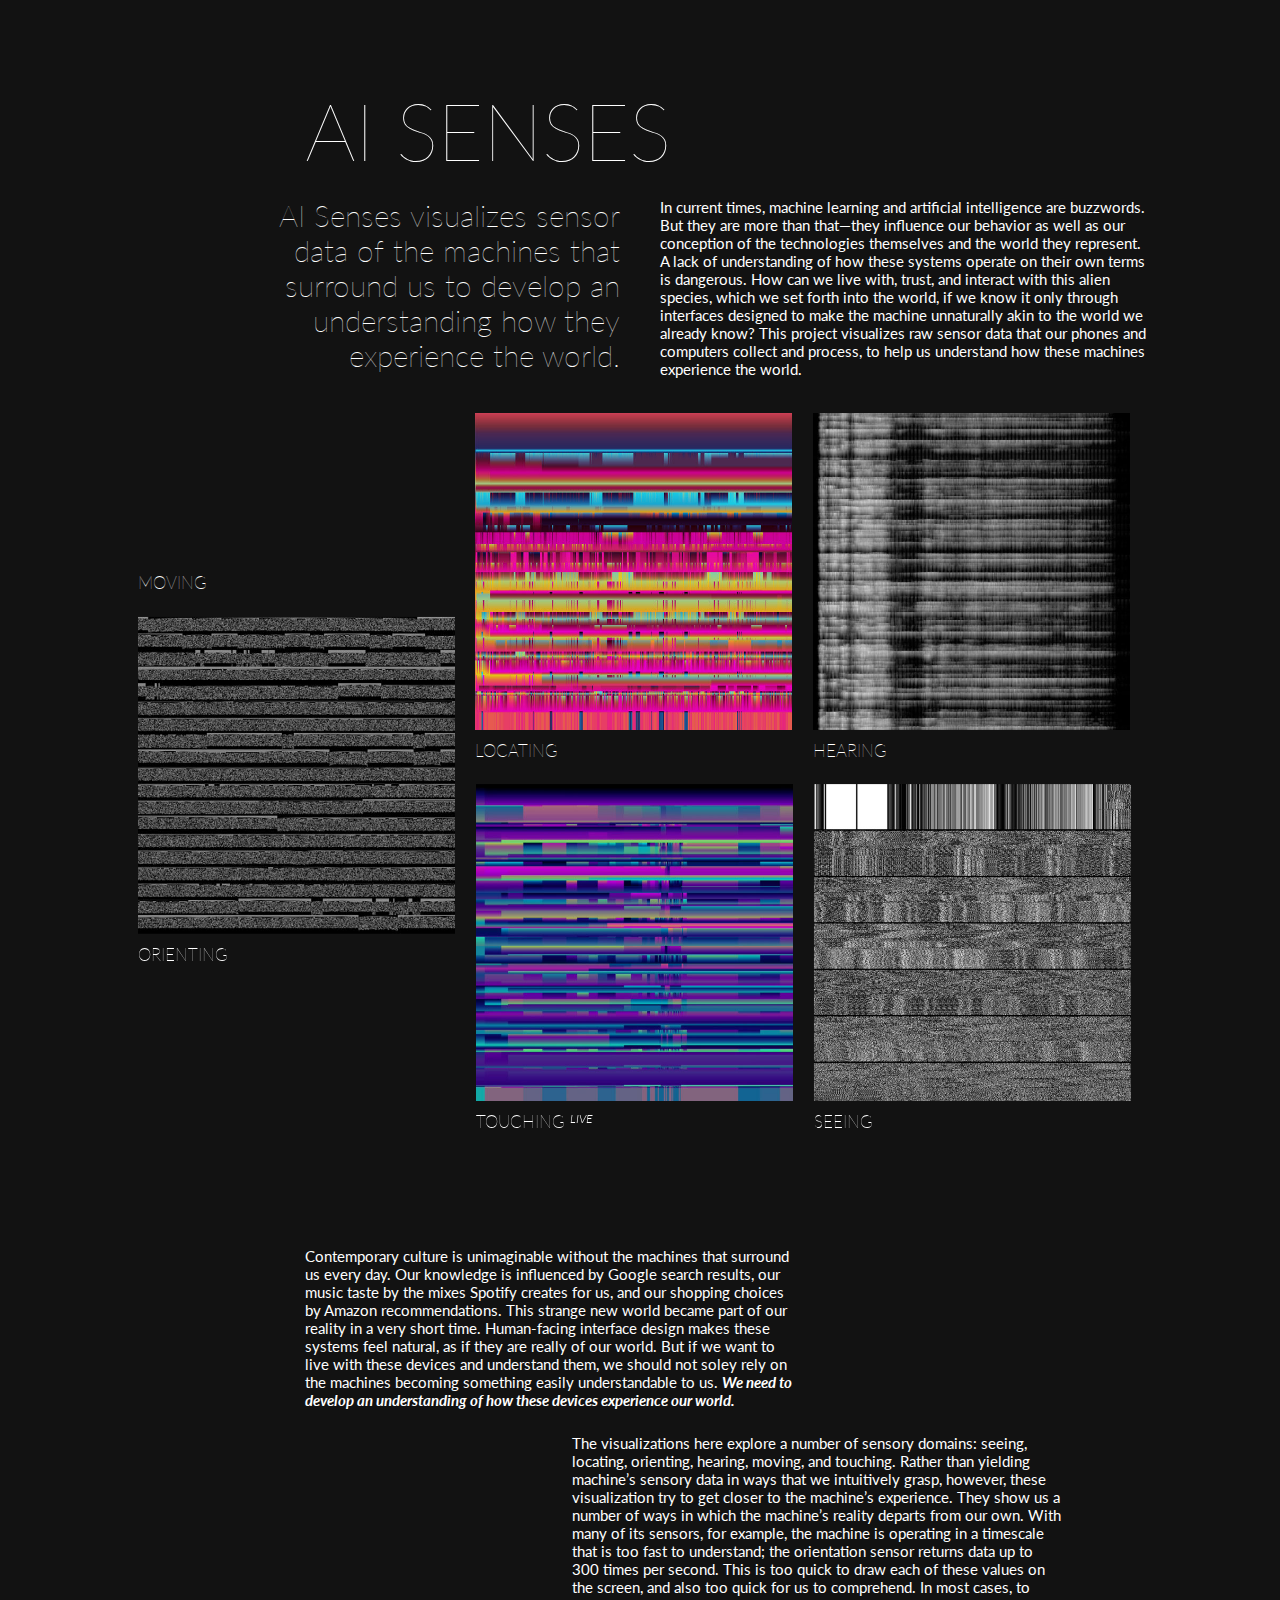
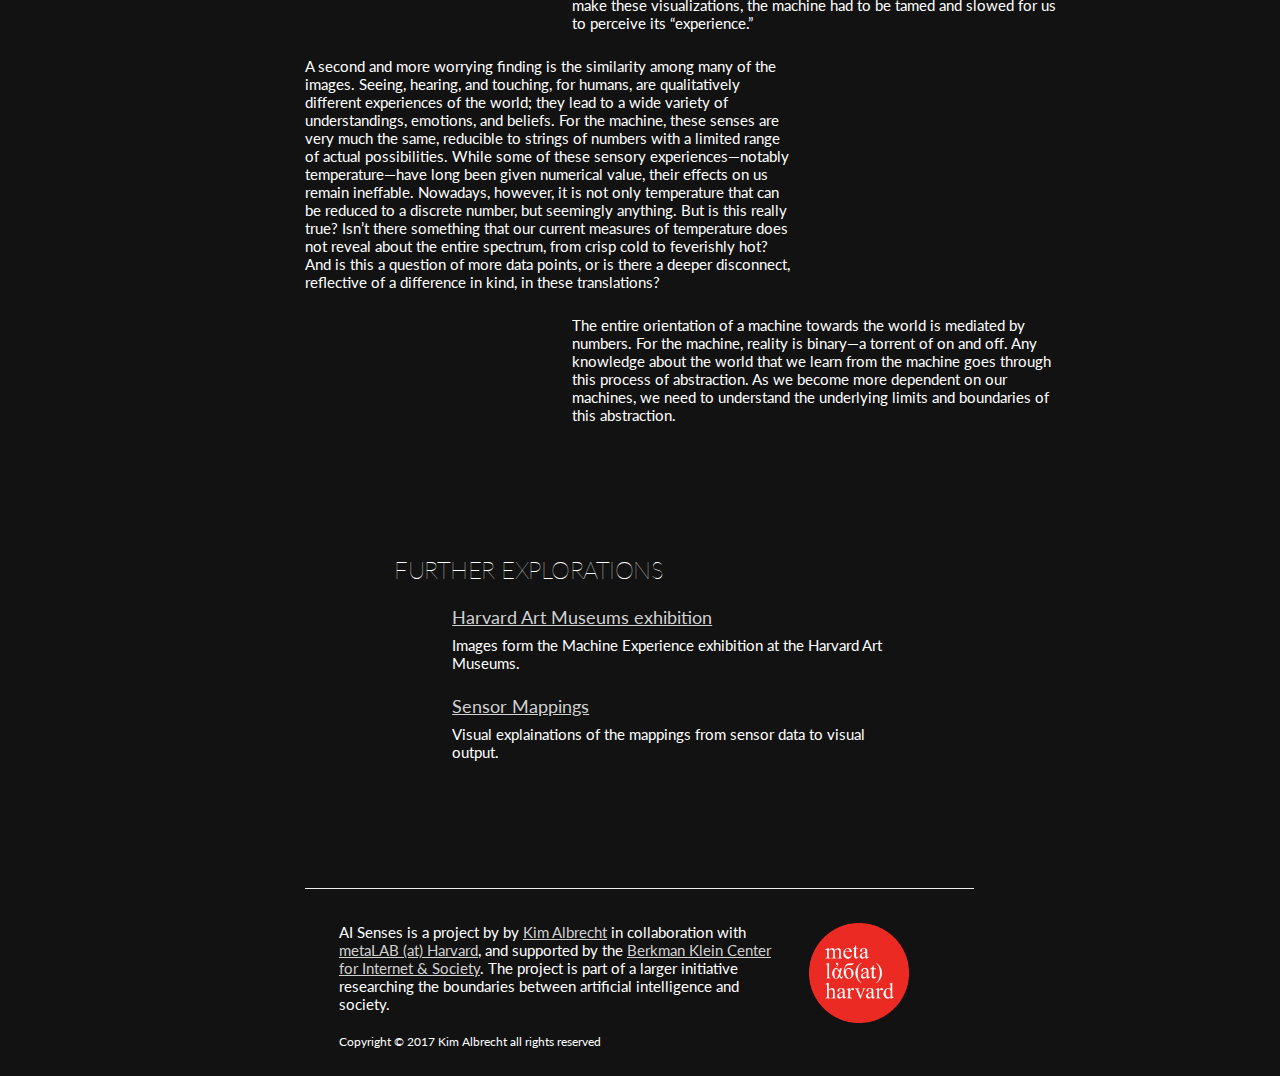
==== index.html @ c2d28e13 "add tracking" ====
<!DOCTYPE html>
<html lang="en">
<head>

  <!-- Basic Page Needs
  –––––––––––––––––––––––––––––––––––––––––––––––––– -->
  <meta charset="utf-8">
  <title>AI Senses</title>
  <meta name="description" content="">
  <meta name="author" content="Kim Albrecht">

  <!-- Mobile Specific Metas
  –––––––––––––––––––––––––––––––––––––––––––––––––– -->
<meta name="viewport" content="initial-scale=1, maximum-scale=1, user-scalable=0"/>
<meta name="apple-mobile-web-app-capable" content="yes">
<meta name="mobile-web-app-capable" content="yes">

  <!-- FONT
  –––––––––––––––––––––––––––––––––––––––––––––––––– -->
  <link href="https://fonts.googleapis.com/css?family=Lato:100,300,300i" rel="stylesheet">

  <!-- CSS
  –––––––––––––––––––––––––––––––––––––––––––––––––– -->
  <link rel="stylesheet" href="css/normalize.css">
  <link rel="stylesheet" href="css/skeleton.css">
  <link rel="stylesheet" href="css/custom.css">

  <!-- Favicon
  –––––––––––––––––––––––––––––––––––––––––––––––––– -->
  <link rel="icon" type="image/png" href="images/favicon.png">

  <!-- Piwik -->
  <script type="text/javascript">
    var _paq = _paq || [];
    /* tracker methods like "setCustomDimension" should be called before "trackPageView" */
    _paq.push(['trackPageView']);
    _paq.push(['enableLinkTracking']);
    (function() {
      var u="//kimalbrecht.com/piwik/";
      _paq.push(['setTrackerUrl', u+'piwik.php']);
      _paq.push(['setSiteId', '1']);
      var d=document, g=d.createElement('script'), s=d.getElementsByTagName('script')[0];
      g.type='text/javascript'; g.async=true; g.defer=true; g.src=u+'piwik.js'; s.parentNode.insertBefore(g,s);
    })();
  </script>
  <!-- End Piwik Code -->
  
</head>
<body>

  <!-- Primary Page Layout
  –––––––––––––––––––––––––––––––––––––––––––––––––– -->
  <div class="container">
    <div class="row" style="margin-top: 8%">
      <div class="ten columns offset-by-two">
        <h1 id="headline">AI Senses</h1>
      </div>
    </div>
    <div class="row">
      <div class="five columns offset-by-one">
        <p class="introDescr">AI Senses visualizes sensor data of the machines that surround us to develop an understanding how they experience the world.</p>
      </div>
      <div class="six columns">
        <p>In current times, machine learning and artificial intelligence are buzzwords. But they are more than that—they influence our behavior as well as our conception  of the technologies themselves and the world they represent. A lack of understanding of how these systems operate on their own terms is dangerous. How can we live with, trust, and interact with this alien species, which we set forth into the world, if we know it only through interfaces designed to make the machine unnaturally akin to the world we already know? This project visualizes raw sensor data that our phones and computers collect and process, to help us understand how these machines experience the world.</p>
      </div>
    </div>

    <div class="grid"> <!-- Sensor Grid -->
      <div class="grid-item" id="locating">
        <video class="videoInsert" id="locatingVideo" poster="images/intro/cover/ai-senses-kim-albrecht-locating.jpg" loop webkit-playsinline>
          <source src="images/intro/ai-senses-kim-albrecht-locating.mp4" type="video/mp4">
        </video>
        <div class="sensorHeadline"><h6>Locating <span id="liveLocating" class="liveTag">live</span></h6></div>
        <div class="description" id="locatingDescr">
          <p class="sensorDescr">
            Each vertical line represents one request of the latitudinal and longitudinal geolocation of the device. Rather than displaying the two numbers that are returned the visualization displays every digit of those numbers individually. What becomes visible is the accuracy on which the device locates itself. It is not uncommon that devices return their location with an accuracy to the sixth or seventh decimal place. This means the device can know its position to an accuracy of a few centimeters/inches. The interesting part is that on every request, the location of the instrument, even when it is not in motion, is constantly changing. The visualization makes visible this constant guessing of the machine. Each digit of the latitude and longitude values are represented by saturation of blue and magenta. Both created patterns are overlaid: the difference between the bottom layer and the top layer is calculated is represented as a positive value.
          </p>
          <p class="sensorDescr">
            While the location sensor works on many devices and browsers, it often behaves very differently. Try different machines and web browsers.
          </p>
          <p class="goLive" id="locatingLiveButton">Open Live Visualization</p>
        </div>
      </div>

      <div class="grid-item" id="moving">
        <video class="videoInsert" id="movingVideo" poster="images/intro/cover/ai-senses-kim-albrecht-moving.jpg" loop webkit-playsinline>
          <source src="images/intro/ai-senses-kim-albrecht-moving.mp4" type="video/mp4">
        </video>
        <div class="sensorHeadline"><h6>Moving <span id="liveMoving" class="liveTag">live</span></h6></div>
        <div class="description" id="movingDescr">
          <p class="sensorDescr">
            This visualization represents the device motion sensor. Each dot stands for one digit returned by the apparatus. The longer the returned numbers, the more points from top to bottom of each row. Darker lines symbolize negative numbers, brighter lines symbolize positive numbers. Time is drawn from left to right for each row.
          </p>
          <p class="sensorDescr">
            Motion sensors are most common in smartphones and tablets. Only very few personal computers have them. If you are using a phone or a tablet and you can not see the live visualization try switching browsers.
          </p>
          <p class="goLive" id="movingLiveButton">Open Live Visualization</p>
        </div>
      </div>
      
      <div class="grid-item" id="seeing">
        <video class="videoInsert" id="seeingVideo" poster="images/intro/cover/ai-senses-kim-albrecht-seeing.jpg" loop webkit-playsinline>
          <source src="images/intro/ai-senses-kim-albrecht-seeing.mp4" type="video/mp4">
        </video>
        <div class="sensorHeadline"><h6>Seeing <span id="liveSeeing" class="liveTag">live</span></h6></div>
        <div class="description" id="seeingDescr">
          <p class="sensorDescr">
            The code behind the visualization captures an image from the camera of the device. This picture gets stored in the JPEG format encoded in base64. Base64 is a binary-to-text encoding scheme: A = 000000, B = 000001, C = 000010. The total encoding holds 64 characters with a one-to-one mapping into binary code. The visualization maps these 64 characters to 64 grayscale values between black and white, and displays each value on the screen from left to right and top to bottom. This process repeats every second.
          </p>
          <p class="sensorDescr">
            While many phones and tablets have a camera their access over the web today often only works on personal computers. If you are on a personal computer and the sensor is not live, try switching browsers.
          </p>
          <p class="goLive" id="seeingLiveButton">Open Live Visualization</p>
        </div>
      </div>
      
      <div class="grid-item" id="hearing">
        <video class="videoInsert" id="hearingVideo" poster="images/intro/cover/ai-senses-kim-albrecht-hearing.jpg" loop webkit-playsinline>
          <source src="images/intro/ai-senses-kim-albrecht-hearing.mp4" type="video/mp4">
        </video>
        <div class="sensorHeadline"><h6>Hearing <span id="liveHearing" class="liveTag">live</span></h6></div>
        <div class="description" id="hearingDescr">
          <p class="sensorDescr">
            The code captures the frequency data of the microphone of the device. Each frequency value ranges between 0 and 255. The number of frequencies collected can range between 32 and 32768. Frequencies are drawn from left (low frequency), to the right (high-frequency). The range of each frequency is illustrated by each point from 0 (black) to 255 (white). This data is requested 20 times per second and time moves from top to bottom.
          </p>
          <p class="sensorDescr">
            Microphone web access is restricted on most phones and tablets. Most probably this sensor will work on your laptop or pc. 
          </p>
          <p class="goLive" id="hearingLiveButton">Open Live Visualization</p>
        </div>
      </div>

      <div class="grid-item" id="touching">
        <video class="videoInsert" id="touchingVideo" poster="images/intro/cover/ai-senses-kim-albrecht-touching.jpg" loop webkit-playsinline>
          <source src="images/intro/ai-senses-kim-albrecht-touching.mp4" type="video/mp4">
        </video>
        <div class="sensorHeadline"><h6>Touching <span id="liveTouching" class="liveTag">live</span></h6></div>
        <div class="description" id="touchingDescr">
          <p class="sensorDescr">
            Each vertical row represents the vertical and horizontal position of the finger on the screen of the device compared against the total height and width of the screen. Rather than displaying the two numbers representative of the location of the user’s finger, the visualization uses every digit of those often long decimal places individually. The width of each drawn line depends on the time between two incoming signals. Both created patterns are overlaid onto each other. The difference between the bottom and top layer is calculated to always return a positive value.
          </p>
          <p class="sensorDescr">
            As ‘touch’ in the form of mouse gestures or screen contact is such a common gesture in graphical user interfaces, this visualization will work on nearly all devices. 
          </p>
          <p class="goLive" id="touchingLiveButton">Open Live Visualization</p>
        </div>
      </div>

      <div class="grid-item" id="orienting">
        <video class="videoInsert" id="orientingVideo" poster="images/intro/cover/ai-senses-kim-albrecht-orienting.jpg" loop webkit-playsinline>
          <source src="images/intro/ai-senses-kim-albrecht-orienting.mp4" type="video/mp4">
        </video>
        <div class="sensorHeadline"><h6>Orienting <span id="liveOrienting" class="liveTag">live</span></h6></div>
        <div class="description" id="orientingDescr">
          <p class="sensorDescr">
            This graphic visually recodes the gyro sensor that is built into most contemporary smartphones. Similar to the LOCATING visualization, each individual digit is represented – rather than the entire number – as there is very high accuracy in the sensory output. The x-axis of the gyroscope returns the direction the phone is pointing toward as a number between 0 and 360. But rather than returning an integer, depending on the device, the number can have more than 20 decimal places. The machine returns the direction of the phone on a level of air vibrations.
          </p>
          <p class="sensorDescr">
            Most phones and tablets nowadays have a gyro sensor. It will be harder to find in personal computers.
          </p>
          <p class="goLive" id="orientingLiveButton">Open Live Visualization</p>
        </div>
      </div>
      
    </div> <!-- Sensor Grid -->
    
    <div id="row" style="margin-top: 10%;"> <!-- Descr. Long -->
      <div class="twelve columns offset-by-two">
        <p class="six columns">
          Contemporary culture is unimaginable without the machines that surround us every day. Our knowledge is influenced by Google search results, our music taste by the mixes Spotify creates for us, and our shopping choices by Amazon recommendations. This strange new world became part of our reality in a very short time. Human-facing interface design makes these systems feel natural, as if they are really of our world. But if we want to live with these devices and understand them, we should not soley rely on the machines becoming something easily understandable to us. <b><i>We need to develop an understanding of how these devices experience our world.</i></b>
        </p>
      </div>
      <div class="twelve columns offset-by-five">
        <p class="six columns">
          The visualizations here explore a number of sensory domains: seeing, locating, orienting, hearing, moving, and touching. Rather than yielding machine’s sensory data in ways that we intuitively grasp, however, these visualization try to get closer to the machine’s experience. They show us a number of ways in which the machine’s reality departs from our own. With many of its sensors, for example, the machine is operating in a timescale that is too fast to understand; the orientation sensor returns data up to 300 times per second. This is too quick  to draw each of these values on the screen, and also too quick for us to comprehend. In most cases, to make these visualizations, the machine had to be tamed and slowed for us to perceive its “experience.”
        </p>
      </div>
    </div>
    <div id="row">
      <div class="twelve columns offset-by-two">
        <p class="six columns">
          A second and more worrying finding is the similarity among many of the images. Seeing, hearing, and touching, for humans, are qualitatively different experiences of the world; they lead to a wide variety of understandings, emotions, and beliefs. For the machine, these senses are very much the same, reducible to strings of numbers with a limited range of actual possibilities. While some of these sensory experiences—notably temperature—have long been given numerical value, their effects on us remain ineffable. Nowadays, however, it is not only temperature that can be reduced to a discrete number, but seemingly anything. But is this really true? Isn’t there something that our current measures of temperature does not reveal about the entire spectrum, from crisp cold to feverishly hot? And is this a question of more data points, or is there a deeper disconnect, reflective of a difference in kind, in these translations?
        </p>
      </div>
      <div class="twelve columns offset-by-five">
        <p class="six columns">
          The entire orientation of a machine towards the world is mediated by numbers. For the machine, reality is binary—a torrent of on and off. Any knowledge about the world that we learn from the machine goes through this process of abstraction. As we become more dependent on our machines, we need to understand the underlying limits and boundaries of this abstraction.
        </p>
      </div>
    </div> 

    <div id="row">
      <div class="eight columns offset-by-three" style="margin-top: 10%; margin-bottom: 10%;">
        <h5>Further Explorations</h5>
        <div class="eight columns offset-by-one" >
          <a href="harvard_art_museums_exhibit.html"><p style="font-size: 120%; margin-bottom: 10px;">Harvard Art Museums exhibition</p></a>
          <p>Images form the Machine Experience exhibition at the Harvard Art Museums.</p>
        </div>
        <div class="eight columns offset-by-one" >
          <a href="sensor_mappings.html"><p style="font-size: 120%; margin-bottom: 10px;">Sensor Mappings</p></a>
          <p>Visual explainations of the mappings from sensor data to visual output.</p>
        </div>
      </div>
    </div> 

    <!-- Descr. Long -->

    <div id="row" style="margin-top: 10%;"> <!-- Footer -->
        <div class="eight columns offset-by-two" style="border-top: 1px solid #eee;">
            <div id="row" style="margin: 5%;">
              <div class="nine columns">
                <p>
                  AI Senses is a project by by <a href="http://kimalbrecht.com/">Kim Albrecht</a> in collaboration with <a href="http://metalab.harvard.edu/">metaLAB (at) Harvard</a>, and supported by the <a href="https://cyber.harvard.edu/research/ai">Berkman Klein Center for Internet &amp; Society</a>. The project is part of a larger initiative researching the boundaries between artificial intelligence and society.
                    <br><br>
                    <small>Copyright &copy; 2017 Kim Albrecht all rights reserved</small>
                </p>
              </div>
              <div class="three columns">
                  <img src="images/ml_logo.gif" style="width:100%; max-width:100px;">
              </div>
            </div>
        </div>
        
    </div> <!-- Footer -->

  </div>

<!-- End Document
  –––––––––––––––––––––––––––––––––––––––––––––––––– -->

<!-- JS
–––––––––––––––––––––––––––––––––––––––––––––––––– -->
  <script src="libs/isotope.pkgd.min.js"></script>

  <script src="js/open-vis.js"></script>
  <script src="js/layout-mode.js"></script>
  <script src="js/sensor-check.js"></script>
  
</body>
</html>
---- css/skeleton.css ----
/*
* Skeleton V2.0.4
* Copyright 2014, Dave Gamache
* www.getskeleton.com
* Free to use under the MIT license.
* http://www.opensource.org/licenses/mit-license.php
* 12/29/2014
*/


/* Table of contents
––––––––––––––––––––––––––––––––––––––––––––––––––
- Grid
- Base Styles
- Typography
- Links
- Buttons
- Forms
- Lists
- Code
- Tables
- Spacing
- Utilities
- Clearing
- Media Queries
*/


/* Grid
–––––––––––––––––––––––––––––––––––––––––––––––––– */
.container {
  position: relative;
  width: 100%;
  max-width: 1200px;
  margin: 0 auto;
  padding: 0 20px;
  box-sizing: border-box; }
.column,
.columns {
  width: 100%;
  float: left;
  box-sizing: border-box; }

/* For devices larger than 400px */
@media (min-width: 400px) {
  .container {
    width: 85%;
    padding: 0; }
}

/* For devices larger than 550px */
@media (min-width: 550px) {
  .container {
    width: 80%; }
  .column,
  .columns {
    margin-left: 4%; }
  .column:first-child,
  .columns:first-child {
    margin-left: 0; }

  .one.column,
  .one.columns                    { width: 4.66666666667%; }
  .two.columns                    { width: 13.3333333333%; }
  .three.columns                  { width: 22%;            }
  .four.columns                   { width: 30.6666666667%; }
  .five.columns                   { width: 39.3333333333%; }
  .six.columns                    { width: 48%;            }
  .seven.columns                  { width: 56.6666666667%; }
  .eight.columns                  { width: 65.3333333333%; }
  .nine.columns                   { width: 74.0%;          }
  .ten.columns                    { width: 82.6666666667%; }
  .eleven.columns                 { width: 91.3333333333%; }
  .twelve.columns                 { width: 100%; margin-left: 0; }

  .one-third.column               { width: 30.6666666667%; }
  .two-thirds.column              { width: 65.3333333333%; }

  .one-half.column                { width: 48%; }

  /* Offsets */
  .offset-by-one.column,
  .offset-by-one.columns          { margin-left: 8.66666666667%; }
  .offset-by-two.column,
  .offset-by-two.columns          { margin-left: 17.3333333333%; }
  .offset-by-three.column,
  .offset-by-three.columns        { margin-left: 26%;            }
  .offset-by-four.column,
  .offset-by-four.columns         { margin-left: 34.6666666667%; }
  .offset-by-five.column,
  .offset-by-five.columns         { margin-left: 43.3333333333%; }
  .offset-by-six.column,
  .offset-by-six.columns          { margin-left: 52%;            }
  .offset-by-seven.column,
  .offset-by-seven.columns        { margin-left: 60.6666666667%; }
  .offset-by-eight.column,
  .offset-by-eight.columns        { margin-left: 69.3333333333%; }
  .offset-by-nine.column,
  .offset-by-nine.columns         { margin-left: 78.0%;          }
  .offset-by-ten.column,
  .offset-by-ten.columns          { margin-left: 86.6666666667%; }
  .offset-by-eleven.column,
  .offset-by-eleven.columns       { margin-left: 95.3333333333%; }

  .offset-by-one-third.column,
  .offset-by-one-third.columns    { margin-left: 34.6666666667%; }
  .offset-by-two-thirds.column,
  .offset-by-two-thirds.columns   { margin-left: 69.3333333333%; }

  .offset-by-one-half.column,
  .offset-by-one-half.columns     { margin-left: 52%; }

}


/* Base Styles
–––––––––––––––––––––––––––––––––––––––––––––––––– */
/* NOTE
html is set to 62.5% so that all the REM measurements throughout Skeleton
are based on 10px sizing. So basically 1.5rem = 15px :) */
html {
  font-size: 62.5%; }
body {
  font-size: 1.5em; /* currently ems cause chrome bug misinterpreting rems on body element */
  line-height: 1.6;
  font-weight: 400;
  font-family: "Lato", "HelveticaNeue", "Helvetica Neue", Helvetica, Arial, sans-serif;
  color: #fff; }


/* Typography
–––––––––––––––––––––––––––––––––––––––––––––––––– */
h1, h2, h3, h4, h5, h6 {
  margin-top: 0;
  margin-bottom: 2rem;
  font-weight: 100; }
h1 { font-size: 4.0rem; line-height: 1.2;  letter-spacing: -.1rem;}
h2 { font-size: 3.6rem; line-height: 1.25; letter-spacing: -.1rem; }
h3 { font-size: 3.0rem; line-height: 1.3;  letter-spacing: -.1rem; }
h4 { font-size: 2.4rem; line-height: 1.35; letter-spacing: -.08rem; }
h5 { font-size: 1.8rem; line-height: 1.5;  letter-spacing: -.05rem; }
h6 { font-size: 1.7rem; line-height: 1.6;  letter-spacing: 0; }

/* Larger than phablet */
@media (min-width: 550px) {
  h1 { font-size: 5.0rem; }
  h2 { font-size: 4.2rem; }
  h3 { font-size: 3.6rem; }
  h4 { font-size: 3.0rem; }
  h5 { font-size: 2.4rem; }
  h6 { font-size: 1.7rem; }
}

p {
  margin-top: 0; }


/* Links
–––––––––––––––––––––––––––––––––––––––––––––––––– */
a {
  color: #1EAEDB; }
a:hover {
  color: #0FA0CE; }


/* Buttons
–––––––––––––––––––––––––––––––––––––––––––––––––– */
.button,
button,
input[type="submit"],
input[type="reset"],
input[type="button"] {
  display: inline-block;
  height: 38px;
  padding: 0 30px;
  color: #555;
  text-align: center;
  font-size: 11px;
  font-weight: 600;
  line-height: 38px;
  letter-spacing: .1rem;
  text-transform: uppercase;
  text-decoration: none;
  white-space: nowrap;
  background-color: transparent;
  border-radius: 4px;
  border: 1px solid #bbb;
  cursor: pointer;
  box-sizing: border-box; }
.button:hover,
button:hover,
input[type="submit"]:hover,
input[type="reset"]:hover,
input[type="button"]:hover,
.button:focus,
button:focus,
input[type="submit"]:focus,
input[type="reset"]:focus,
input[type="button"]:focus {
  color: #333;
  border-color: #888;
  outline: 0; }
.button.button-primary,
button.button-primary,
input[type="submit"].button-primary,
input[type="reset"].button-primary,
input[type="button"].button-primary {
  color: #FFF;
  background-color: #33C3F0;
  border-color: #33C3F0; }
.button.button-primary:hover,
button.button-primary:hover,
input[type="submit"].button-primary:hover,
input[type="reset"].button-primary:hover,
input[type="button"].button-primary:hover,
.button.button-primary:focus,
button.button-primary:focus,
input[type="submit"].button-primary:focus,
input[type="reset"].button-primary:focus,
input[type="button"].button-primary:focus {
  color: #FFF;
  background-color: #1EAEDB;
  border-color: #1EAEDB; }


/* Forms
–––––––––––––––––––––––––––––––––––––––––––––––––– */
input[type="email"],
input[type="number"],
input[type="search"],
input[type="text"],
input[type="tel"],
input[type="url"],
input[type="password"],
textarea,
select {
  height: 38px;
  padding: 6px 10px; /* The 6px vertically centers text on FF, ignored by Webkit */
  background-color: #fff;
  border: 1px solid #D1D1D1;
  border-radius: 4px;
  box-shadow: none;
  box-sizing: border-box; }
/* Removes awkward default styles on some inputs for iOS */
input[type="email"],
input[type="number"],
input[type="search"],
input[type="text"],
input[type="tel"],
input[type="url"],
input[type="password"],
textarea {
  -webkit-appearance: none;
     -moz-appearance: none;
          appearance: none; }
textarea {
  min-height: 65px;
  padding-top: 6px;
  padding-bottom: 6px; }
input[type="email"]:focus,
input[type="number"]:focus,
input[type="search"]:focus,
input[type="text"]:focus,
input[type="tel"]:focus,
input[type="url"]:focus,
input[type="password"]:focus,
textarea:focus,
select:focus {
  border: 1px solid #33C3F0;
  outline: 0; }
label,
legend {
  display: block;
  margin-bottom: .5rem;
  font-weight: 600; }
fieldset {
  padding: 0;
  border-width: 0; }
input[type="checkbox"],
input[type="radio"] {
  display: inline; }
label > .label-body {
  display: inline-block;
  margin-left: .5rem;
  font-weight: normal; }


/* Lists
–––––––––––––––––––––––––––––––––––––––––––––––––– */
ul {
  list-style: circle inside; }
ol {
  list-style: decimal inside; }
ol, ul {
  padding-left: 0;
  margin-top: 0; }
ul ul,
ul ol,
ol ol,
ol ul {
  margin: 1.5rem 0 1.5rem 3rem;
  font-size: 90%; }
li {
  margin-bottom: 1rem; }


/* Code
–––––––––––––––––––––––––––––––––––––––––––––––––– */
code {
  padding: .2rem .5rem;
  margin: 0 .2rem;
  font-size: 90%;
  white-space: nowrap;
  background: #F1F1F1;
  border: 1px solid #E1E1E1;
  border-radius: 4px; }
pre > code {
  display: block;
  padding: 1rem 1.5rem;
  white-space: pre; }


/* Tables
–––––––––––––––––––––––––––––––––––––––––––––––––– */
th,
td {
  padding: 12px 15px;
  text-align: left;
  border-bottom: 1px solid #E1E1E1; }
th:first-child,
td:first-child {
  padding-left: 0; }
th:last-child,
td:last-child {
  padding-right: 0; }


/* Spacing
–––––––––––––––––––––––––––––––––––––––––––––––––– */
button,
.button {
  margin-bottom: 1rem; }
input,
textarea,
select,
fieldset {
  margin-bottom: 1.5rem; }
pre,
blockquote,
dl,
figure,
table,
p,
ul,
ol,
form {
  margin-bottom: 2.5rem; }


/* Utilities
–––––––––––––––––––––––––––––––––––––––––––––––––– */
.u-full-width {
  width: 100%;
  box-sizing: border-box; }
.u-max-full-width {
  max-width: 100%;
  box-sizing: border-box; }
.u-pull-right {
  float: right; }
.u-pull-left {
  float: left; }


/* Misc
–––––––––––––––––––––––––––––––––––––––––––––––––– */
hr {
  margin-top: 3rem;
  margin-bottom: 3.5rem;
  border-width: 0;
  border-top: 1px solid #E1E1E1; }


/* Clearing
–––––––––––––––––––––––––––––––––––––––––––––––––– */

/* Self Clearing Goodness */
.container:after,
.row:after,
.u-cf {
  content: "";
  display: table;
  clear: both; }


/* Media Queries
–––––––––––––––––––––––––––––––––––––––––––––––––– */
/*
Note: The best way to structure the use of media queries is to create the queries
near the relevant code. For example, if you wanted to change the styles for buttons
on small devices, paste the mobile query code up in the buttons section and style it
there.
*/


/* Larger than mobile */
@media (min-width: 400px) {}

/* Larger than phablet (also point when grid becomes active) */
@media (min-width: 550px) {}

/* Larger than tablet */
@media (min-width: 750px) {}

/* Larger than desktop */
@media (min-width: 1000px) {}

/* Larger than Desktop HD */
@media (min-width: 1200px) {}
---- css/custom.css ----
body{
	background-color: #121212;
}

h1, h2, h3, h4, h5, h6{
	text-transform: uppercase;
}

p{
	line-height: 1.8rem;
}

a{
	color: #D1D1D1;
}
a:hover{
	color: #B5B5B5;
}

#headline{
	font-size: 7.0rem;
}
@media screen and (min-width: 430px) {
	#headline { 
		font-size: 8.0rem;
	}
}

.liveTag{
	font-weight: 300;
	font-style: italic;
	font-size: 1.2rem;
	vertical-align: .5rem;
	visibility: hidden;
}
.goLive{
	font-weight: 300;
	font-style: italic;
	font-size: 1.8rem;
	vertical-align: .5rem;
	text-transform: uppercase;
	text-align: center;
	color: #D1D1D1;
	text-decoration: underline;
	cursor:pointer;
	visibility: hidden;
}
.description{
	display: none;
}
.introDescr{
	font-weight: 100;
	font-size: 3rem;
	line-height: 3.5rem;
	text-align: left;
}
@media screen and (min-width: 550px) {
	.introDescr { 
		text-align: right;
	}
}
.sensorDescr{
	font-size: 1.3rem;
	line-height: 1.7rem;
	margin-right: 20%;
}
.rightAlign{
	text-align: right;
}

.grid-item { 
	width: 48%; 
	padding: 1%;
}

.grid-item { 
	width: 100%; 
}

.sensorHeadline h6{
	margin: 0px;
}

@media screen and (min-width: 500px) {
	.grid-item { 
		width: 48%; 
		padding: 1%;
	}
}

@media screen and (min-width: 1100px) {
	.grid-item { 
		width: 31%; 
		padding: 1%;
	}
}

.videoInsert {
    width: 100%    !important;
	height: auto   !important;
}

video::-webkit-media-controls-start-playback-button {
    display: none!important;
    -webkit-appearance: none;
}
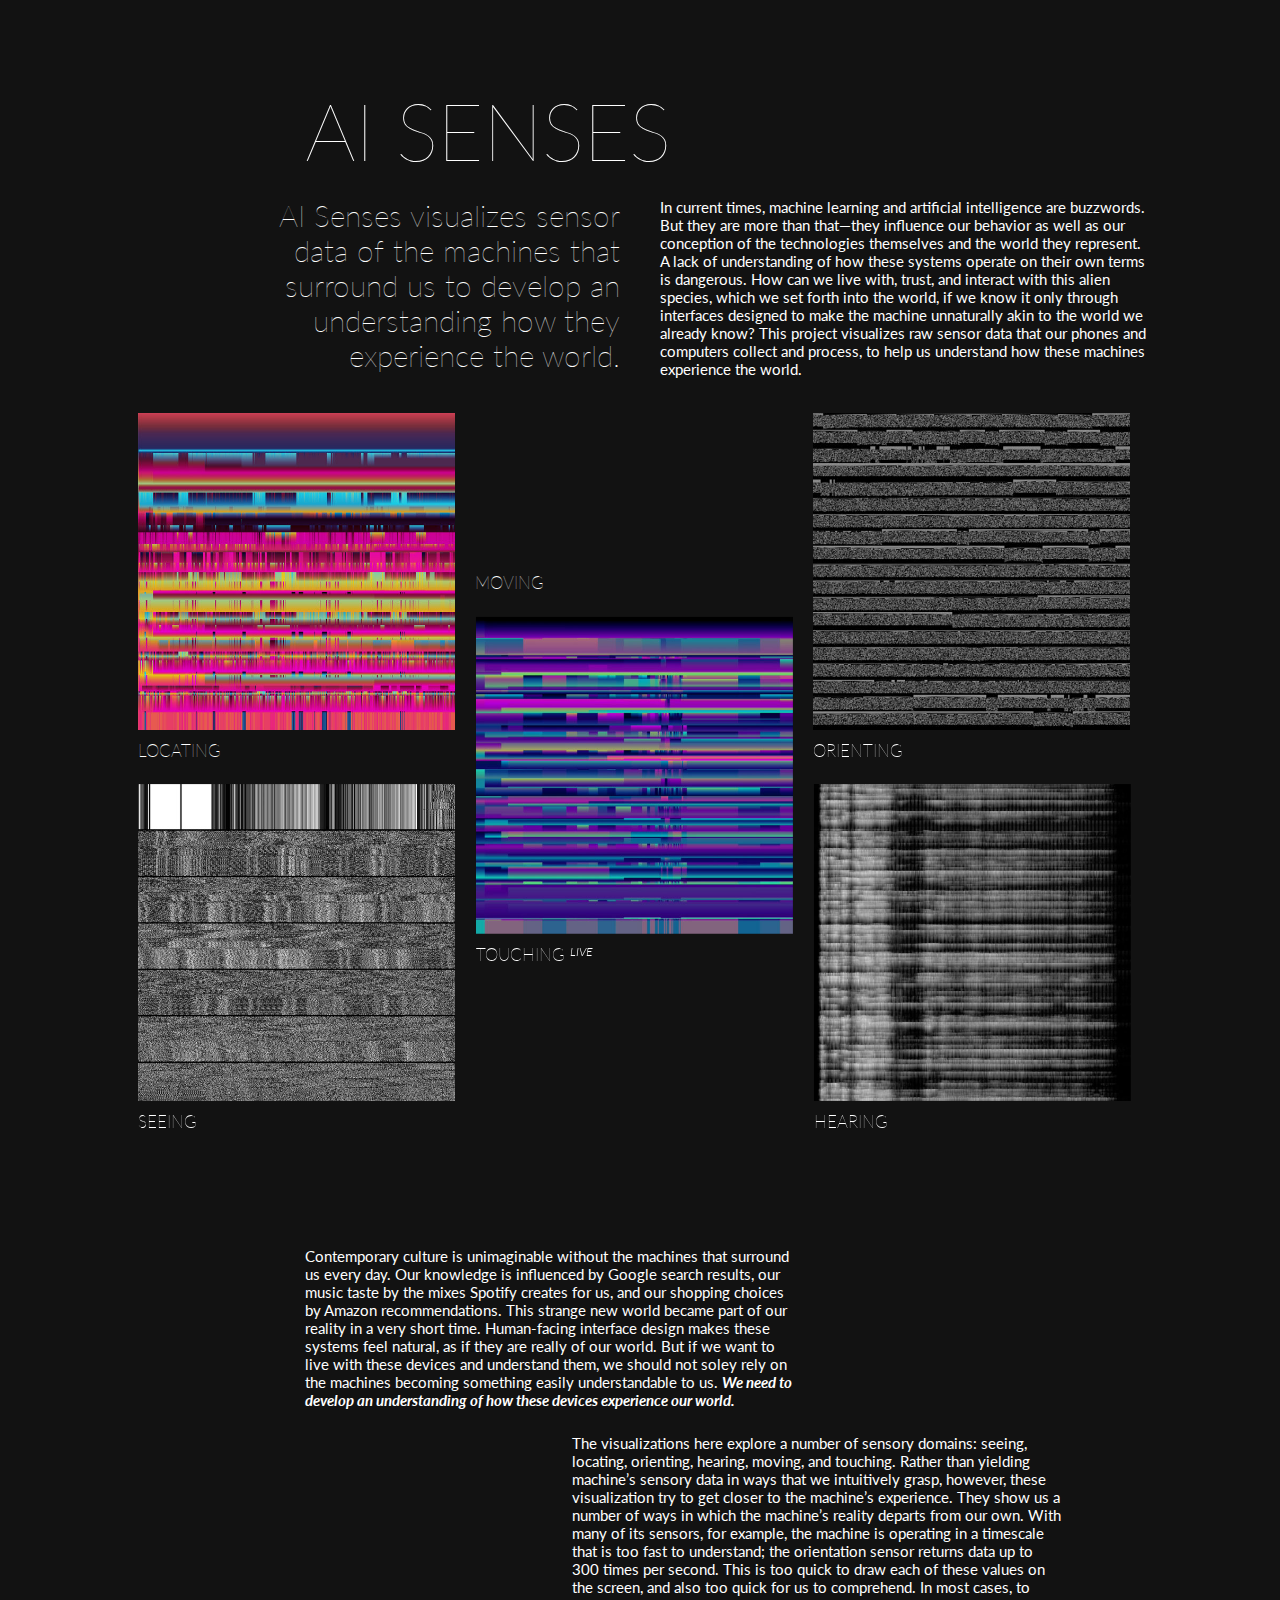
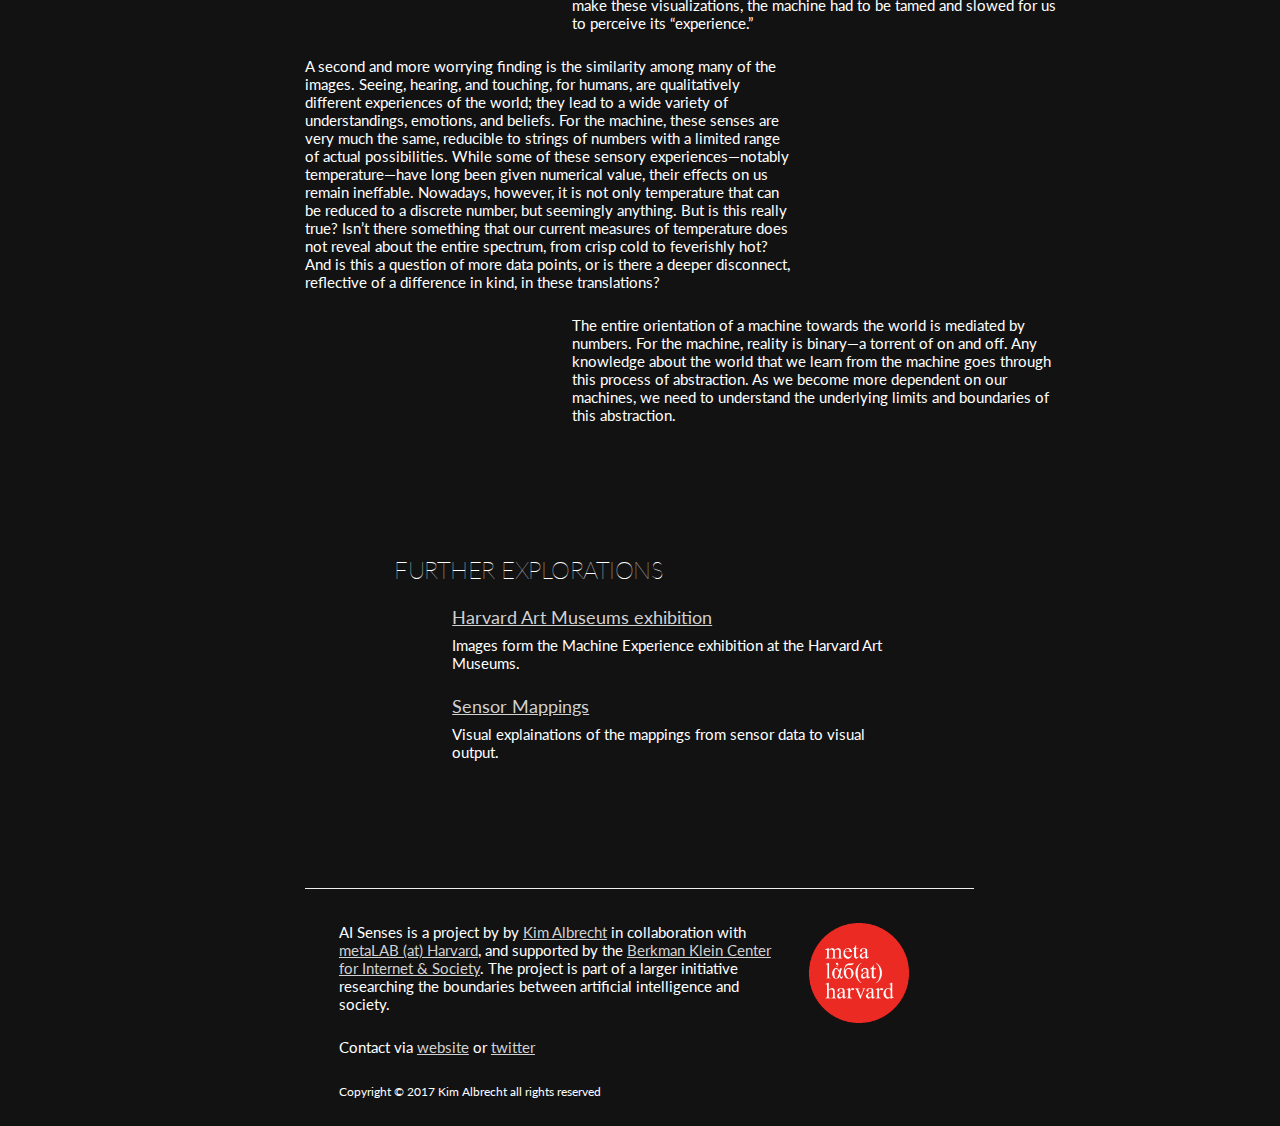
==== commit 1c16a0e2: "adding contact" ====
--- a/index.html
+++ b/index.html
@@ -211,16 +211,20 @@
               <div class="nine columns">
                 <p>
                   AI Senses is a project by by <a href="http://kimalbrecht.com/">Kim Albrecht</a> in collaboration with <a href="http://metalab.harvard.edu/">metaLAB (at) Harvard</a>, and supported by the <a href="https://cyber.harvard.edu/research/ai">Berkman Klein Center for Internet &amp; Society</a>. The project is part of a larger initiative researching the boundaries between artificial intelligence and society.
-                    <br><br>
-                    <small>Copyright &copy; 2017 Kim Albrecht all rights reserved</small>
                 </p>
+                <p>
+                  Contact via <a href="http://kimalbrecht.com/">website</a> or <a href="https://twitter.com/kimay">twitter</a>
+                </p>
+                <p>
+                  <small>Copyright &copy; 2017 Kim Albrecht all rights reserved</small>
+                </p>
+                
               </div>
               <div class="three columns">
                   <img src="images/ml_logo.gif" style="width:100%; max-width:100px;">
               </div>
             </div>
         </div>
-        
     </div> <!-- Footer -->
 
   </div>
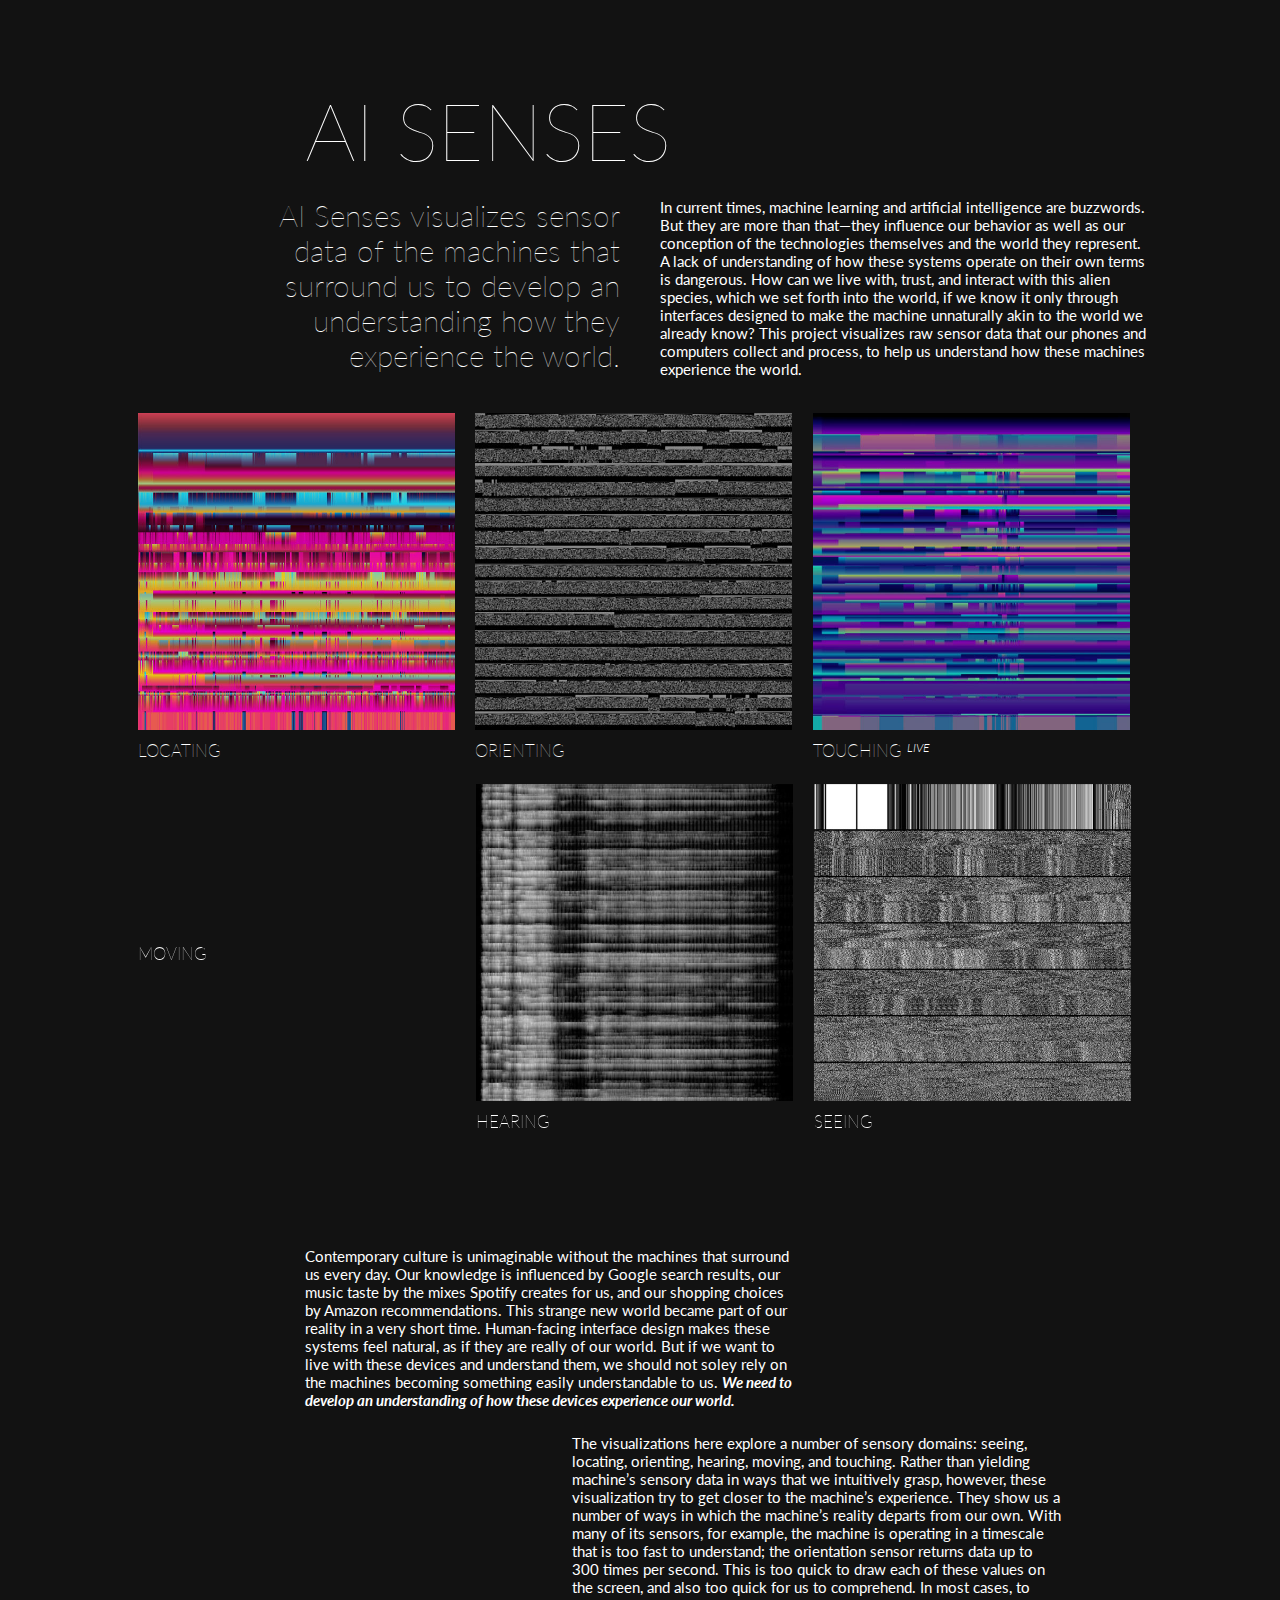
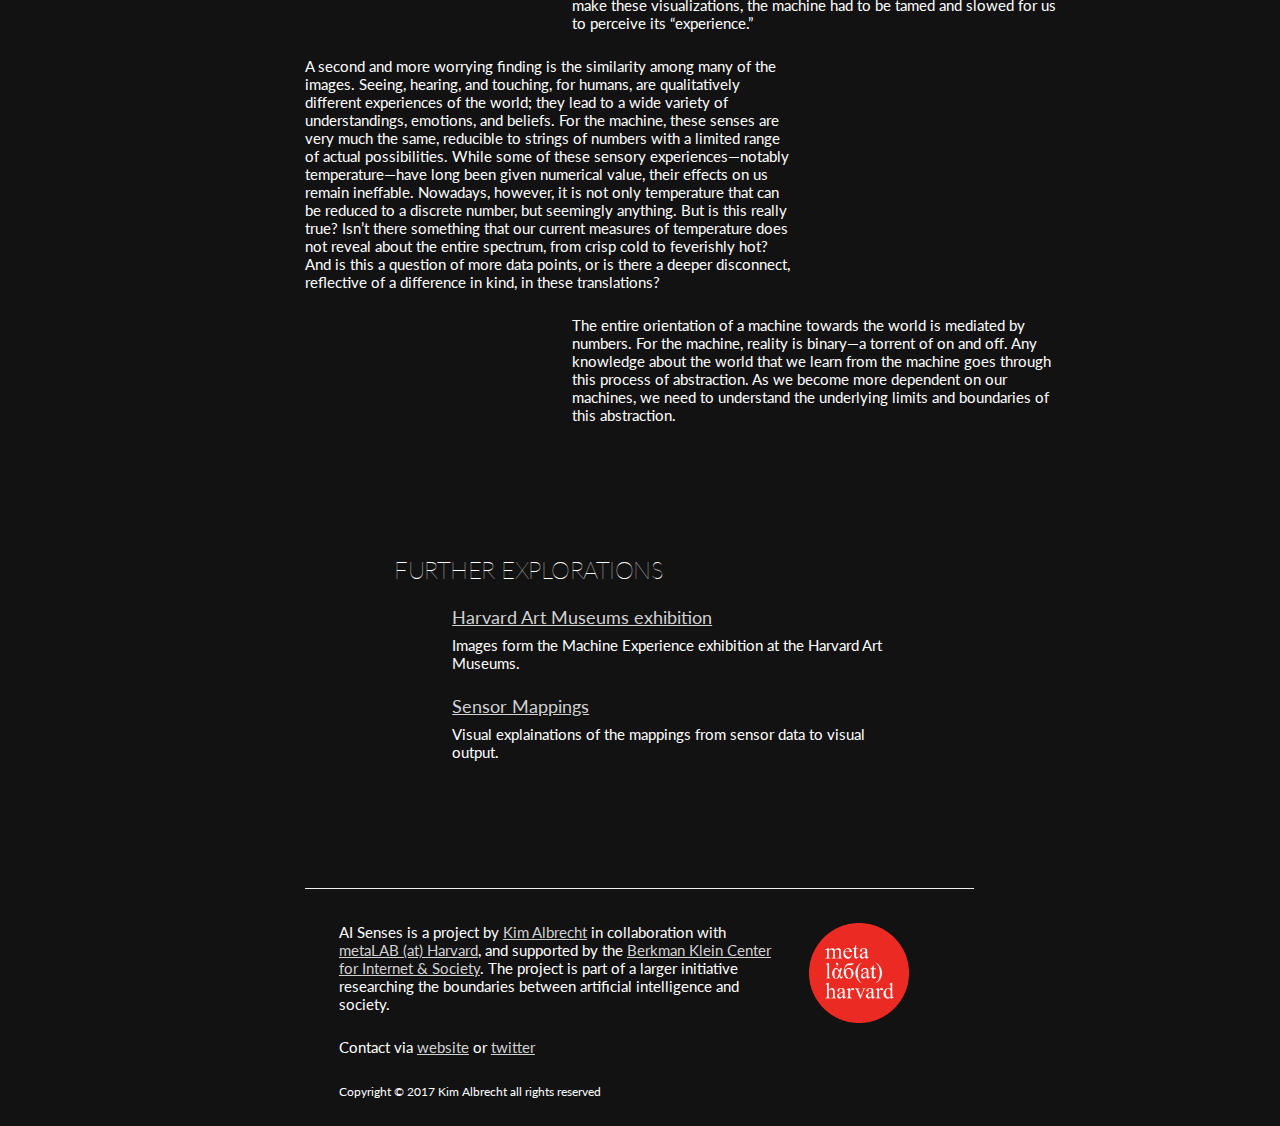
==== commit c27f0af3: "correct typo" ====
--- a/index.html
+++ b/index.html
@@ -210,7 +210,7 @@
             <div id="row" style="margin: 5%;">
               <div class="nine columns">
                 <p>
-                  AI Senses is a project by by <a href="http://kimalbrecht.com/">Kim Albrecht</a> in collaboration with <a href="http://metalab.harvard.edu/">metaLAB (at) Harvard</a>, and supported by the <a href="https://cyber.harvard.edu/research/ai">Berkman Klein Center for Internet &amp; Society</a>. The project is part of a larger initiative researching the boundaries between artificial intelligence and society.
+                  AI Senses is a project by <a href="http://kimalbrecht.com/">Kim Albrecht</a> in collaboration with <a href="http://metalab.harvard.edu/">metaLAB (at) Harvard</a>, and supported by the <a href="https://cyber.harvard.edu/research/ai">Berkman Klein Center for Internet &amp; Society</a>. The project is part of a larger initiative researching the boundaries between artificial intelligence and society.
                 </p>
                 <p>
                   Contact via <a href="http://kimalbrecht.com/">website</a> or <a href="https://twitter.com/kimay">twitter</a>
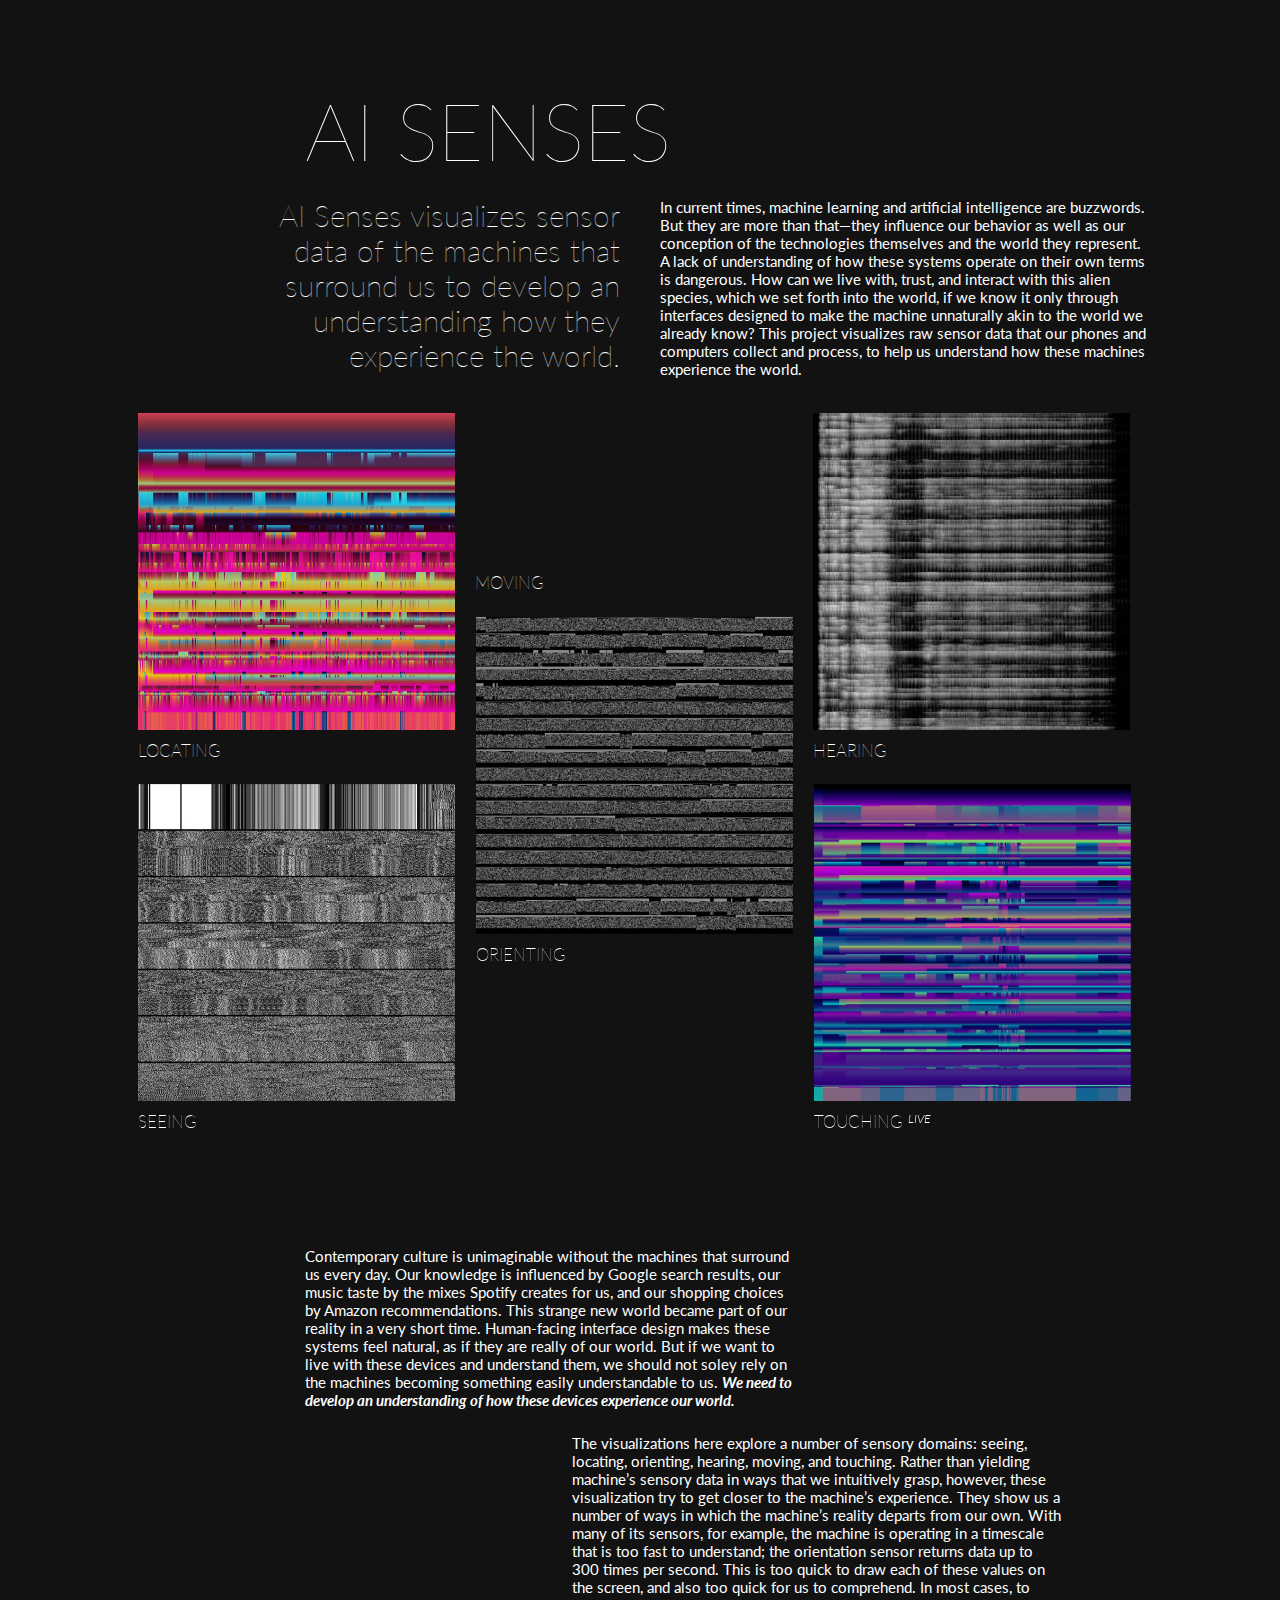
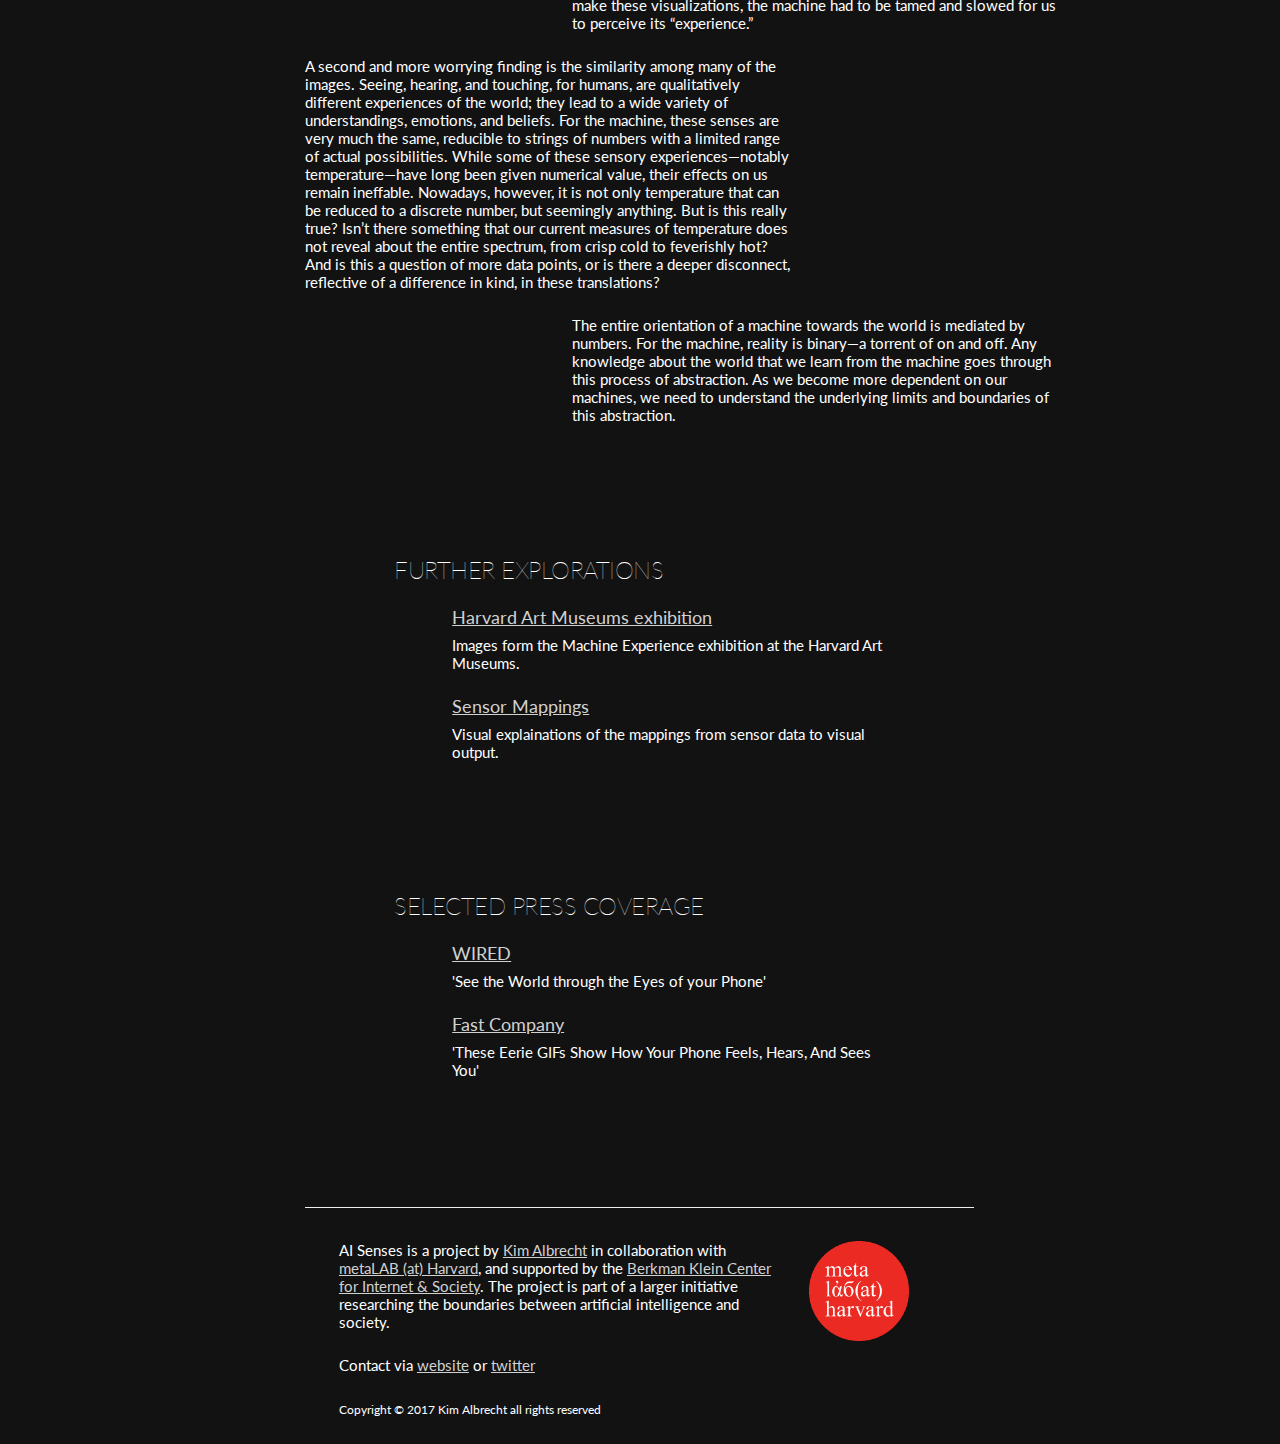
==== commit c9c3b7a1: "Press Section" ====
--- a/index.html
+++ b/index.html
@@ -199,6 +199,20 @@
         <div class="eight columns offset-by-one" >
           <a href="sensor_mappings.html"><p style="font-size: 120%; margin-bottom: 10px;">Sensor Mappings</p></a>
           <p>Visual explainations of the mappings from sensor data to visual output.</p>
+        </div>
+      </div>
+    </div>
+
+    <div id="row">
+      <div class="eight columns offset-by-three" style="margin-bottom: 10%;">
+        <h5>Selected Press Coverage</h5>
+        <div class="eight columns offset-by-one" >
+          <a href="https://www.wired.com/story/see-the-world-through-the-eyes-of-your-phone/"><p style="font-size: 120%; margin-bottom: 10px;">WIRED</p></a>
+          <p>'See the World through the Eyes of your Phone'</p>
+        </div>
+        <div class="eight columns offset-by-one" >
+          <a href="https://www.fastcodesign.com/90144612/these-eerie-gifs-show-how-your-phone-feels-hears-and-sees-you"><p style="font-size: 120%; margin-bottom: 10px;">Fast Company</p></a>
+          <p>'These Eerie GIFs Show How Your Phone Feels, Hears, And Sees You'</p>
         </div>
       </div>
     </div> 
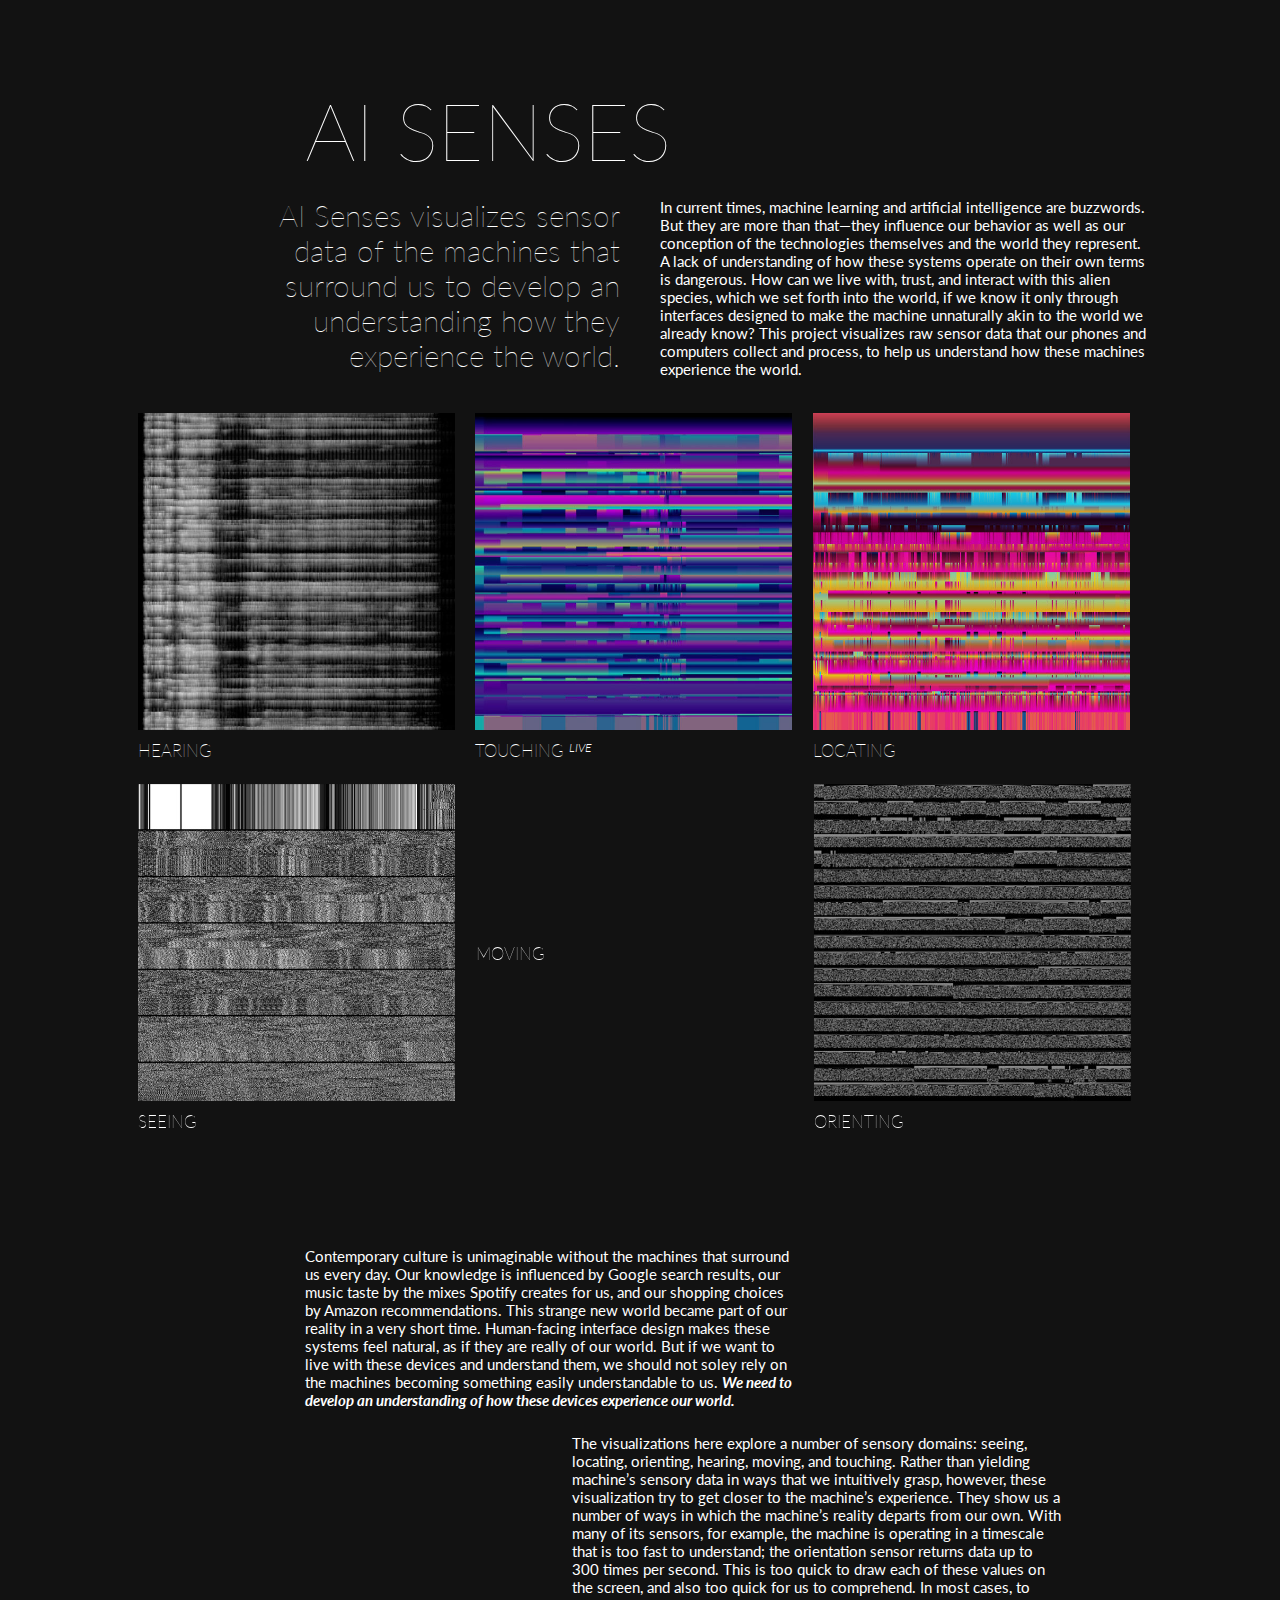
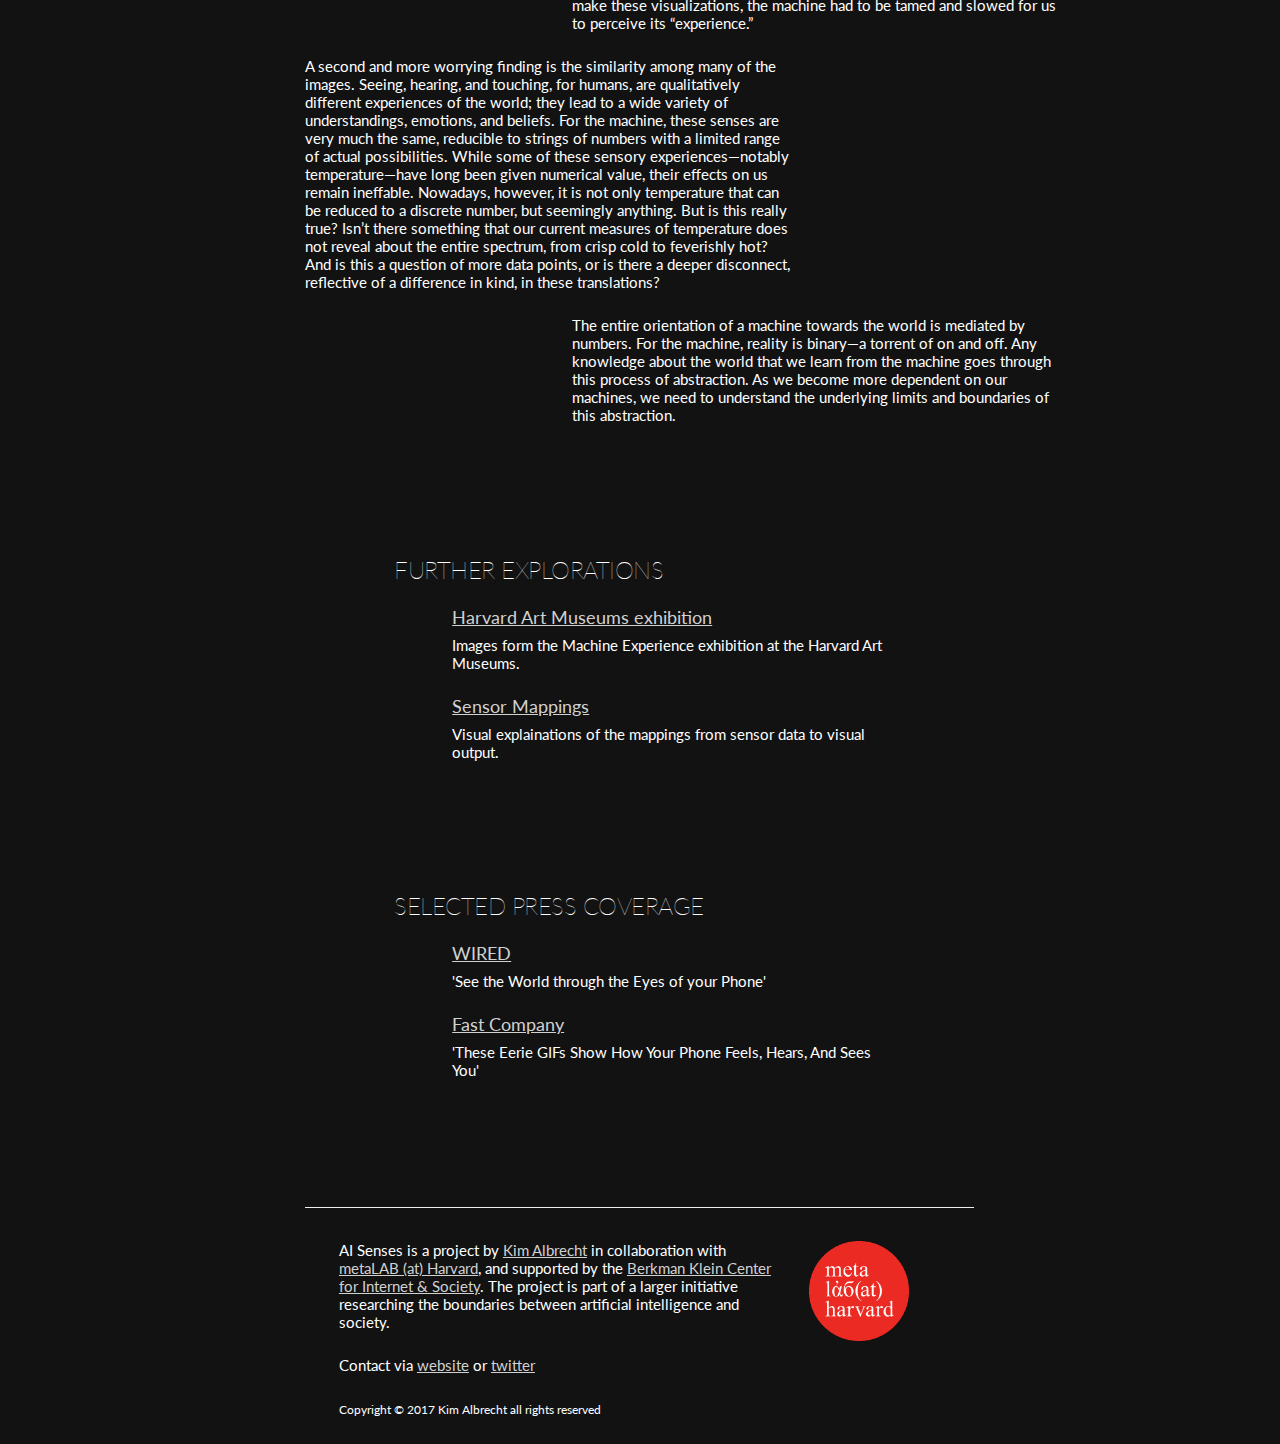
==== commit 0afeb2bb: "Add OpenGraph" ====
--- a/index.html
+++ b/index.html
@@ -14,6 +14,18 @@
 <meta name="viewport" content="initial-scale=1, maximum-scale=1, user-scalable=0"/>
 <meta name="apple-mobile-web-app-capable" content="yes">
 <meta name="mobile-web-app-capable" content="yes">
+
+  <!-- Open Graph
+  –––––––––––––––––––––––––––––––––––––––––––––––––– -->
+<meta name="author" content="Kim Albrecht">
+<meta name="copyright" content="kimalbrecht.com">
+<meta name="description" content="AI Senses visualizes sensor data of the machines that surround us to develop an understanding how they experience the world.">
+<meta name="robots" content="index"/>
+<meta property="og:title" content="AI Senses by Kim Albrecht">
+<meta property="og:type" content="website">
+<meta property="og:description" content="AI Senses visualizes sensor data of the machines that surround us to develop an understanding how they experience the world.">
+<meta property="og:image" content="https://kimalbrecht.github.io/ai-senses/images/intro/cover/ai-senses-kim-albrecht-locating.jpg">
+<meta property="og:url" content="https://kimalbrecht.github.io/ai-senses/">
 
   <!-- FONT
   –––––––––––––––––––––––––––––––––––––––––––––––––– -->
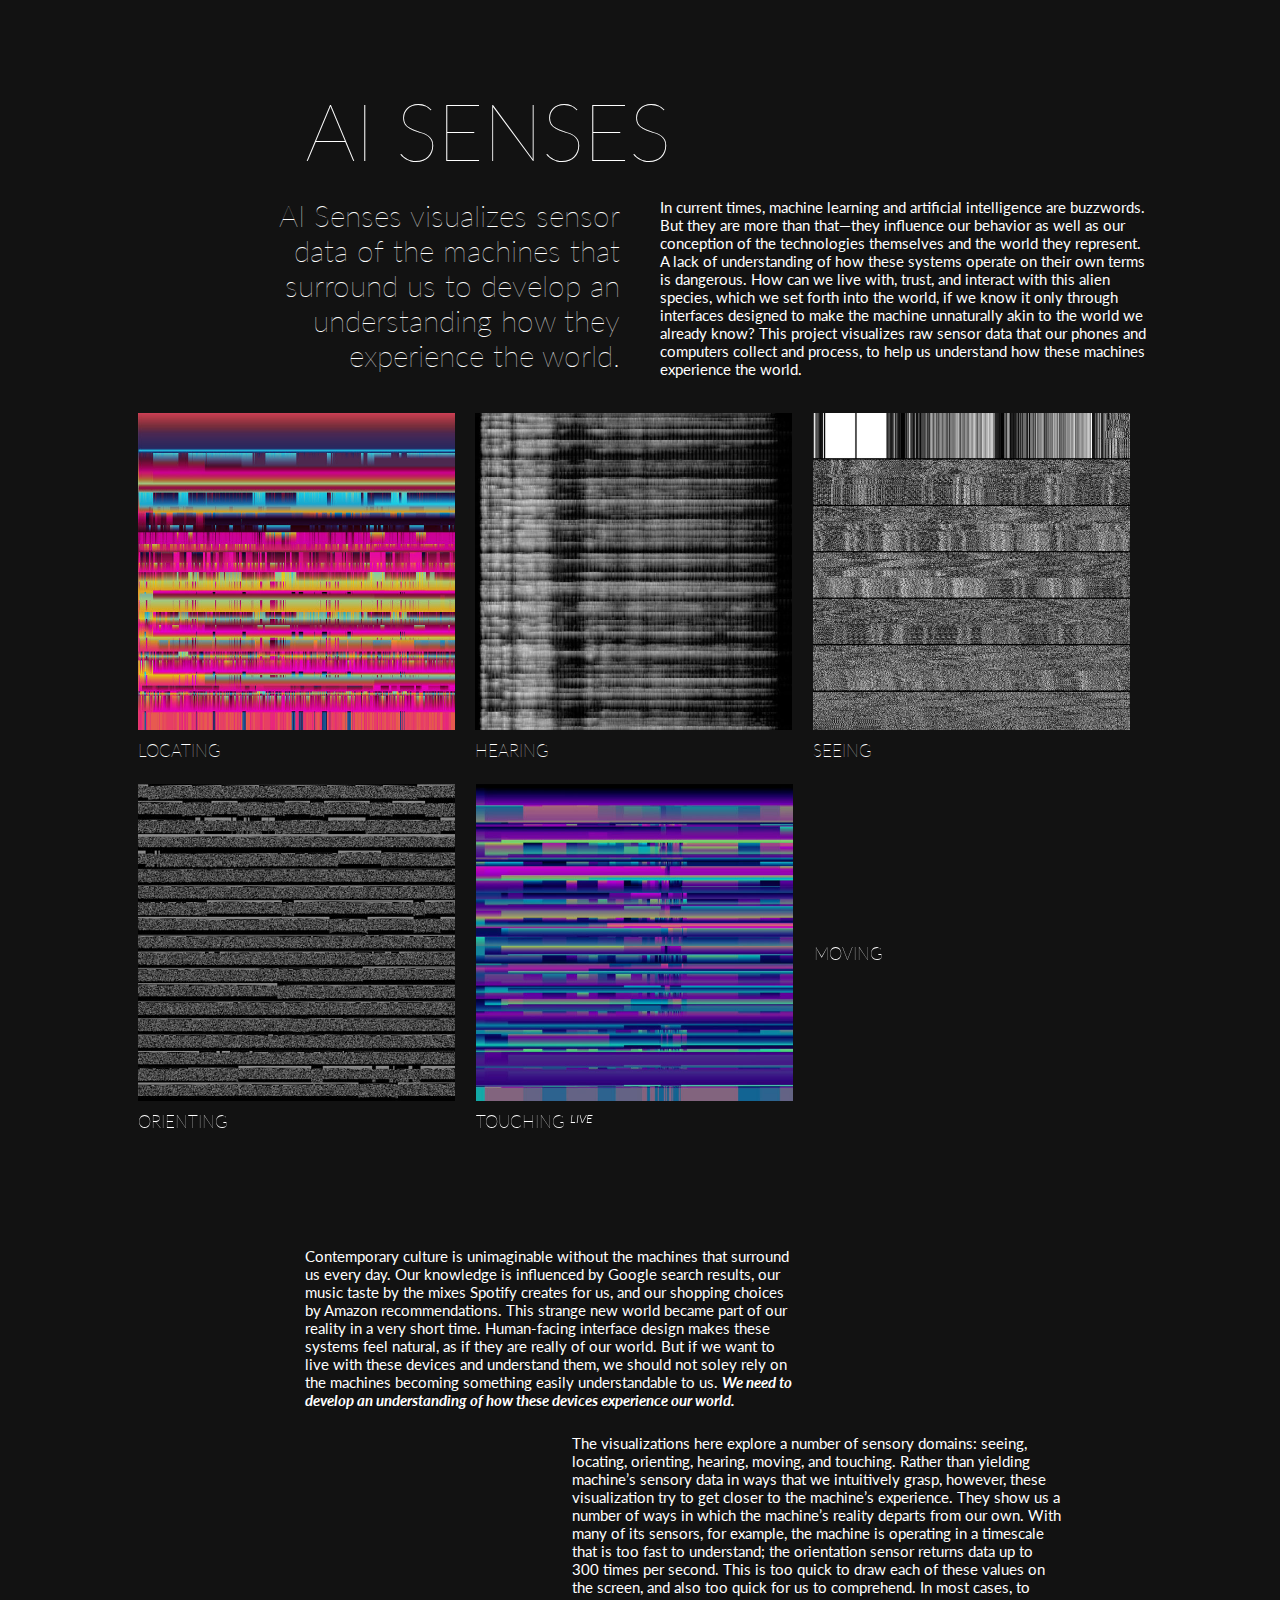
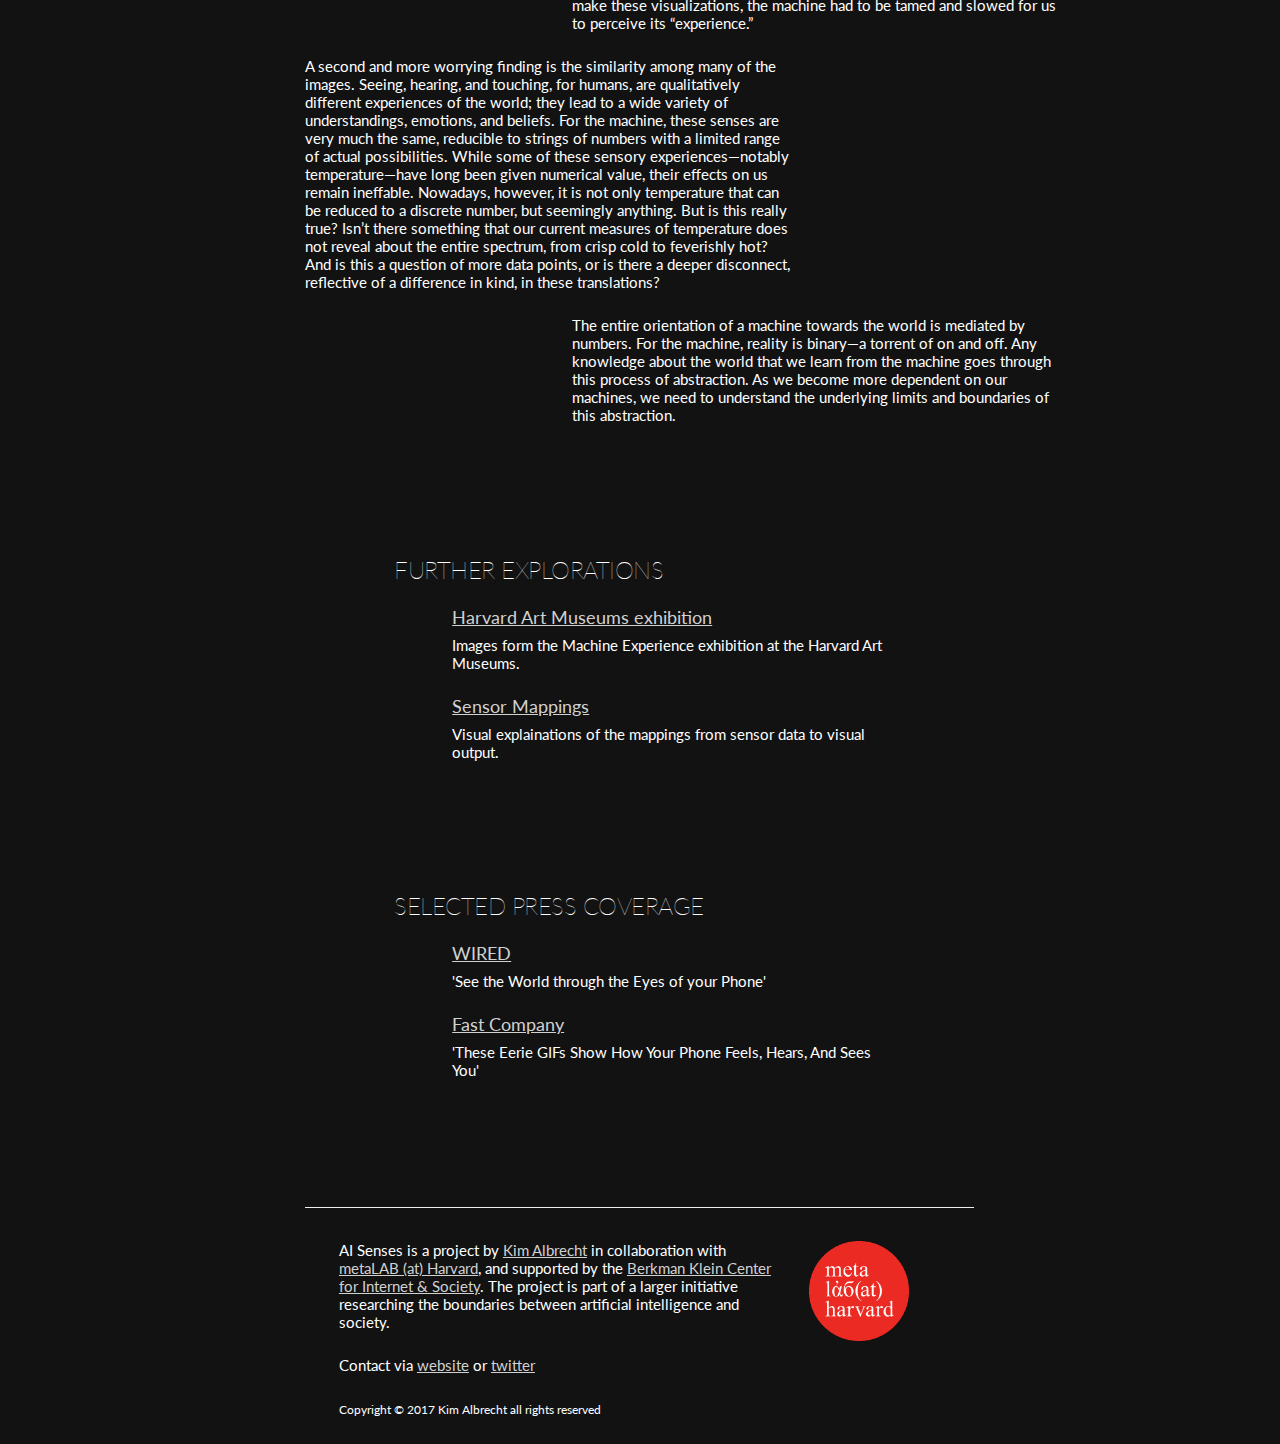
==== commit 327fbdd5: "Update OG Image" ====
--- a/index.html
+++ b/index.html
@@ -24,7 +24,7 @@
 <meta property="og:title" content="AI Senses by Kim Albrecht">
 <meta property="og:type" content="website">
 <meta property="og:description" content="AI Senses visualizes sensor data of the machines that surround us to develop an understanding how they experience the world.">
-<meta property="og:image" content="https://kimalbrecht.github.io/ai-senses/images/intro/cover/ai-senses-kim-albrecht-locating.jpg">
+<meta property="og:image" content="https://kimalbrecht.github.io/ai-senses/images/ai-senses-sensor-visualization-kim-albrecht.jpg">
 <meta property="og:url" content="https://kimalbrecht.github.io/ai-senses/">
 
   <!-- FONT
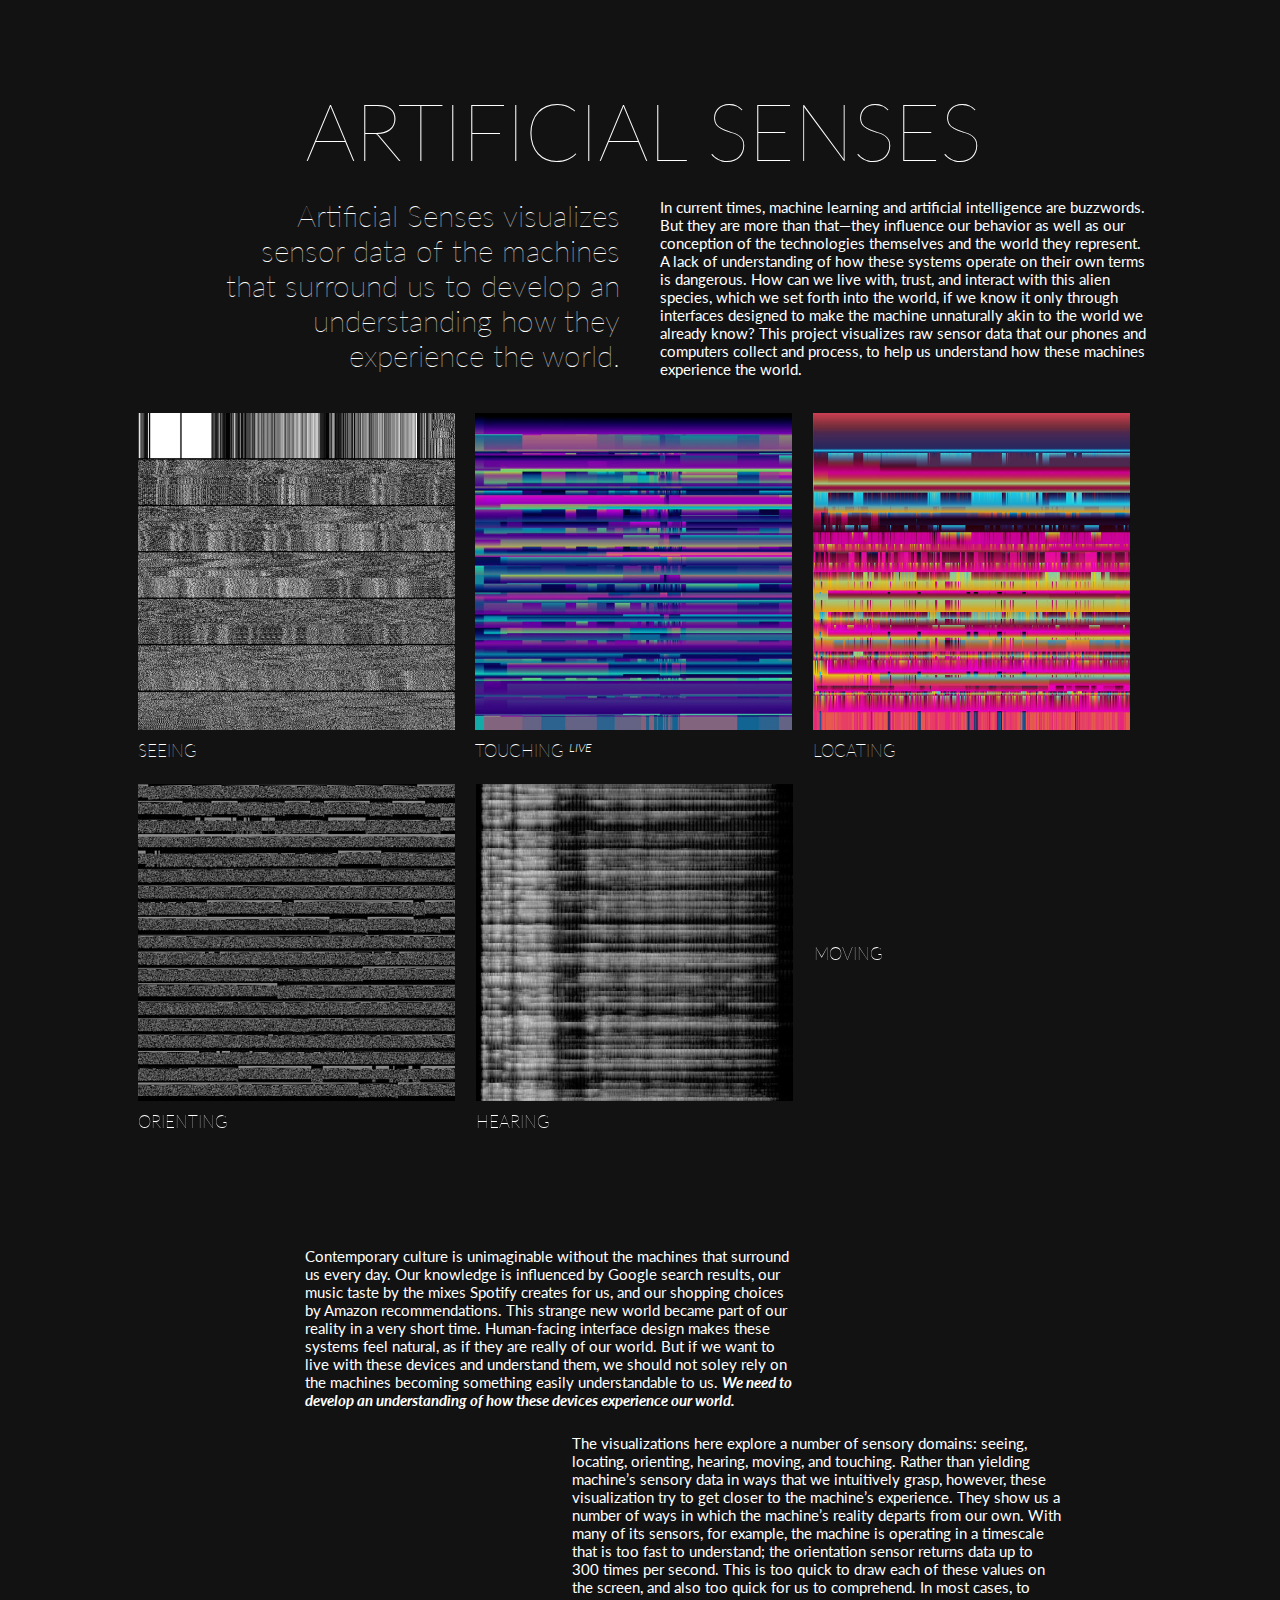
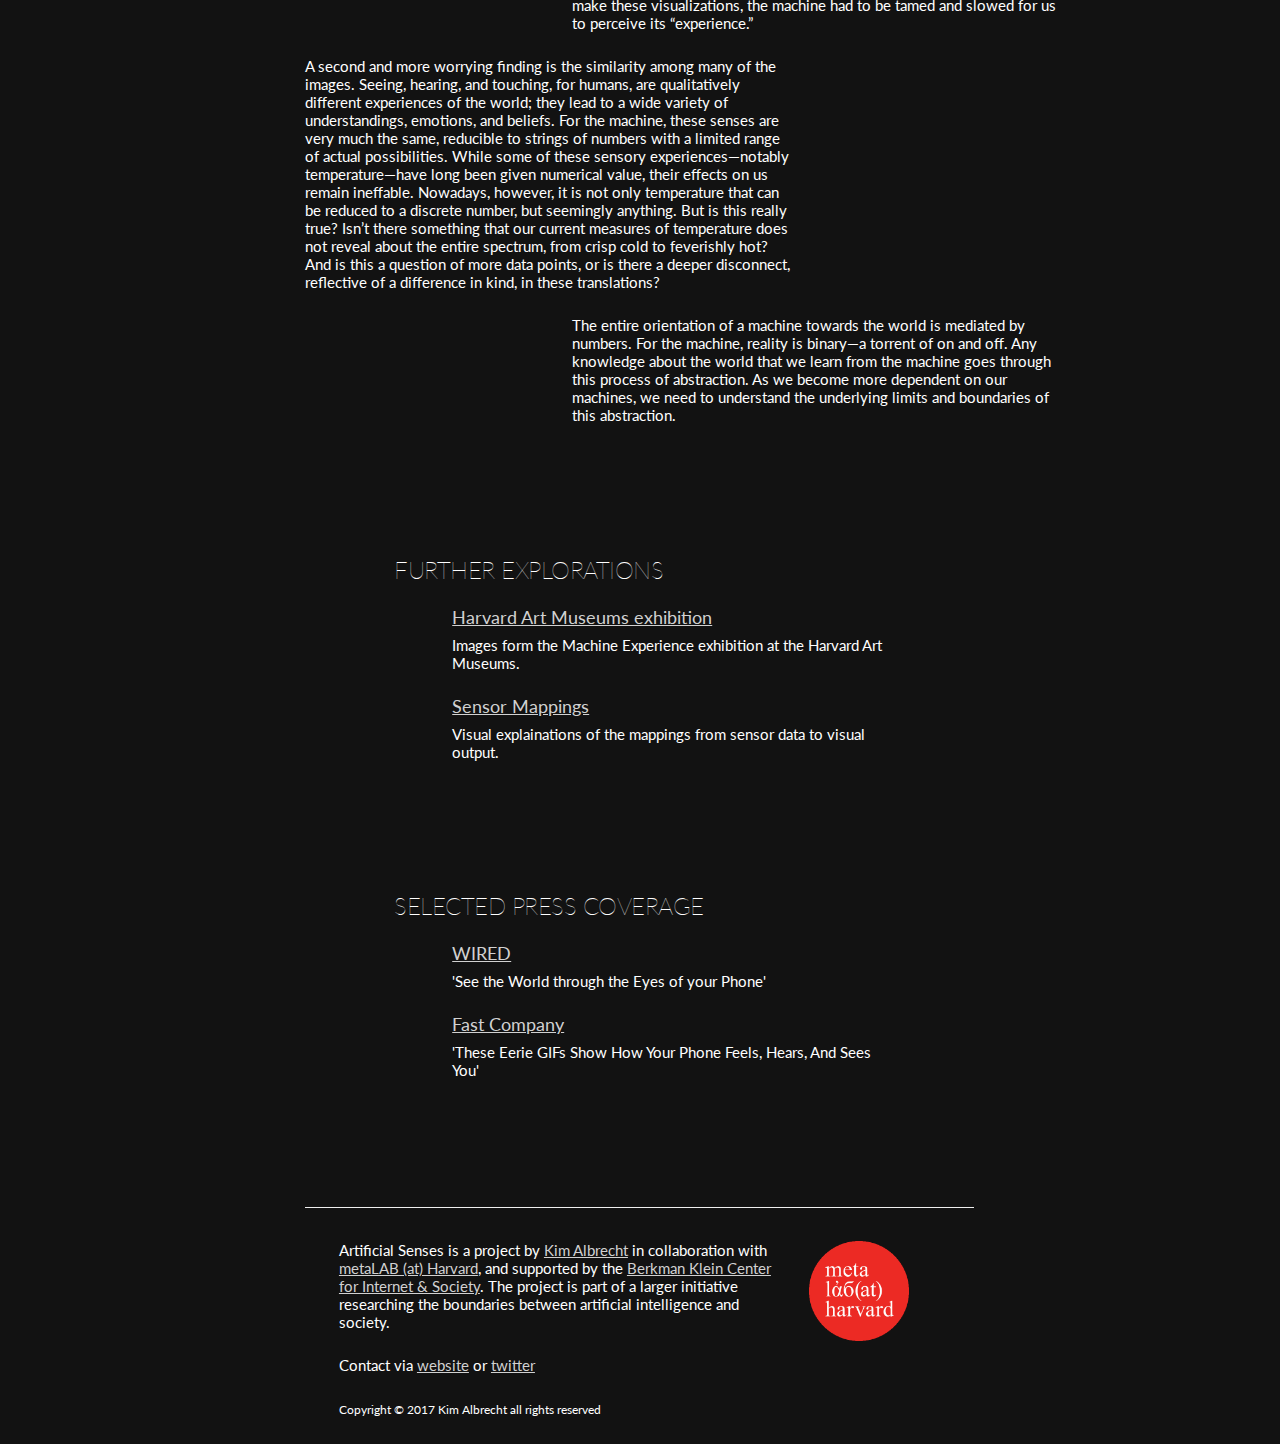
==== commit 4664caec: "Title Update" ====
--- a/index.html
+++ b/index.html
@@ -5,7 +5,7 @@
   <!-- Basic Page Needs
   –––––––––––––––––––––––––––––––––––––––––––––––––– -->
   <meta charset="utf-8">
-  <title>AI Senses</title>
+  <title>Artificial Senses</title>
   <meta name="description" content="">
   <meta name="author" content="Kim Albrecht">
 
@@ -19,11 +19,11 @@
   –––––––––––––––––––––––––––––––––––––––––––––––––– -->
 <meta name="author" content="Kim Albrecht">
 <meta name="copyright" content="kimalbrecht.com">
-<meta name="description" content="AI Senses visualizes sensor data of the machines that surround us to develop an understanding how they experience the world.">
+<meta name="description" content="Artificial Senses visualizes sensor data of the machines that surround us to develop an understanding how they experience the world.">
 <meta name="robots" content="index"/>
-<meta property="og:title" content="AI Senses by Kim Albrecht">
+<meta property="og:title" content="Artificial Senses by Kim Albrecht">
 <meta property="og:type" content="website">
-<meta property="og:description" content="AI Senses visualizes sensor data of the machines that surround us to develop an understanding how they experience the world.">
+<meta property="og:description" content="Artificial Senses visualizes sensor data of the machines that surround us to develop an understanding how they experience the world.">
 <meta property="og:image" content="https://kimalbrecht.github.io/ai-senses/images/ai-senses-sensor-visualization-kim-albrecht.jpg">
 <meta property="og:url" content="https://kimalbrecht.github.io/ai-senses/">
 
@@ -65,12 +65,12 @@
   <div class="container">
     <div class="row" style="margin-top: 8%">
       <div class="ten columns offset-by-two">
-        <h1 id="headline">AI Senses</h1>
+        <h1 id="headline">Artificial Senses</h1>
       </div>
     </div>
     <div class="row">
       <div class="five columns offset-by-one">
-        <p class="introDescr">AI Senses visualizes sensor data of the machines that surround us to develop an understanding how they experience the world.</p>
+        <p class="introDescr">Artificial Senses visualizes sensor data of the machines that surround us to develop an understanding how they experience the world.</p>
       </div>
       <div class="six columns">
         <p>In current times, machine learning and artificial intelligence are buzzwords. But they are more than that—they influence our behavior as well as our conception  of the technologies themselves and the world they represent. A lack of understanding of how these systems operate on their own terms is dangerous. How can we live with, trust, and interact with this alien species, which we set forth into the world, if we know it only through interfaces designed to make the machine unnaturally akin to the world we already know? This project visualizes raw sensor data that our phones and computers collect and process, to help us understand how these machines experience the world.</p>
@@ -236,7 +236,7 @@
             <div id="row" style="margin: 5%;">
               <div class="nine columns">
                 <p>
-                  AI Senses is a project by <a href="http://kimalbrecht.com/">Kim Albrecht</a> in collaboration with <a href="http://metalab.harvard.edu/">metaLAB (at) Harvard</a>, and supported by the <a href="https://cyber.harvard.edu/research/ai">Berkman Klein Center for Internet &amp; Society</a>. The project is part of a larger initiative researching the boundaries between artificial intelligence and society.
+                  Artificial Senses is a project by <a href="http://kimalbrecht.com/">Kim Albrecht</a> in collaboration with <a href="http://metalab.harvard.edu/">metaLAB (at) Harvard</a>, and supported by the <a href="https://cyber.harvard.edu/research/ai">Berkman Klein Center for Internet &amp; Society</a>. The project is part of a larger initiative researching the boundaries between artificial intelligence and society.
                 </p>
                 <p>
                   Contact via <a href="http://kimalbrecht.com/">website</a> or <a href="https://twitter.com/kimay">twitter</a>
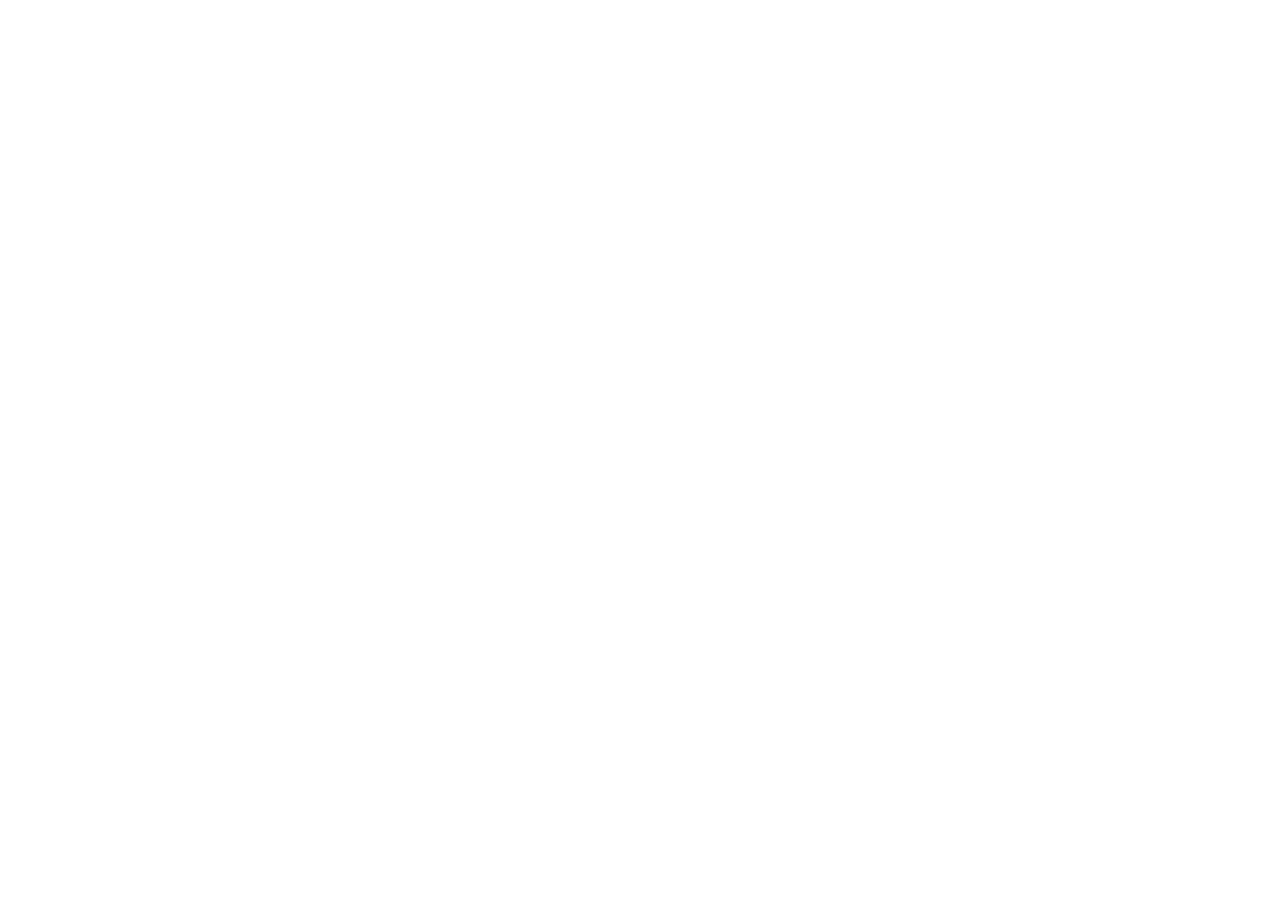
==== commit 6093dbaf: "Redirect" ====
--- a/index.html
+++ b/index.html
@@ -26,6 +26,10 @@
 <meta property="og:description" content="Artificial Senses visualizes sensor data of the machines that surround us to develop an understanding how they experience the world.">
 <meta property="og:image" content="https://kimalbrecht.github.io/ai-senses/images/ai-senses-sensor-visualization-kim-albrecht.jpg">
 <meta property="og:url" content="https://kimalbrecht.github.io/ai-senses/">
+
+  <!-- Redirect to kimalbrecht.com
+  –––––––––––––––––––––––––––––––––––––––––––––––––– -->
+<meta http-equiv="refresh" content="0; URL='https://artificial-senses.kimalbrecht.com/'" />
 
   <!-- FONT
   –––––––––––––––––––––––––––––––––––––––––––––––––– -->
